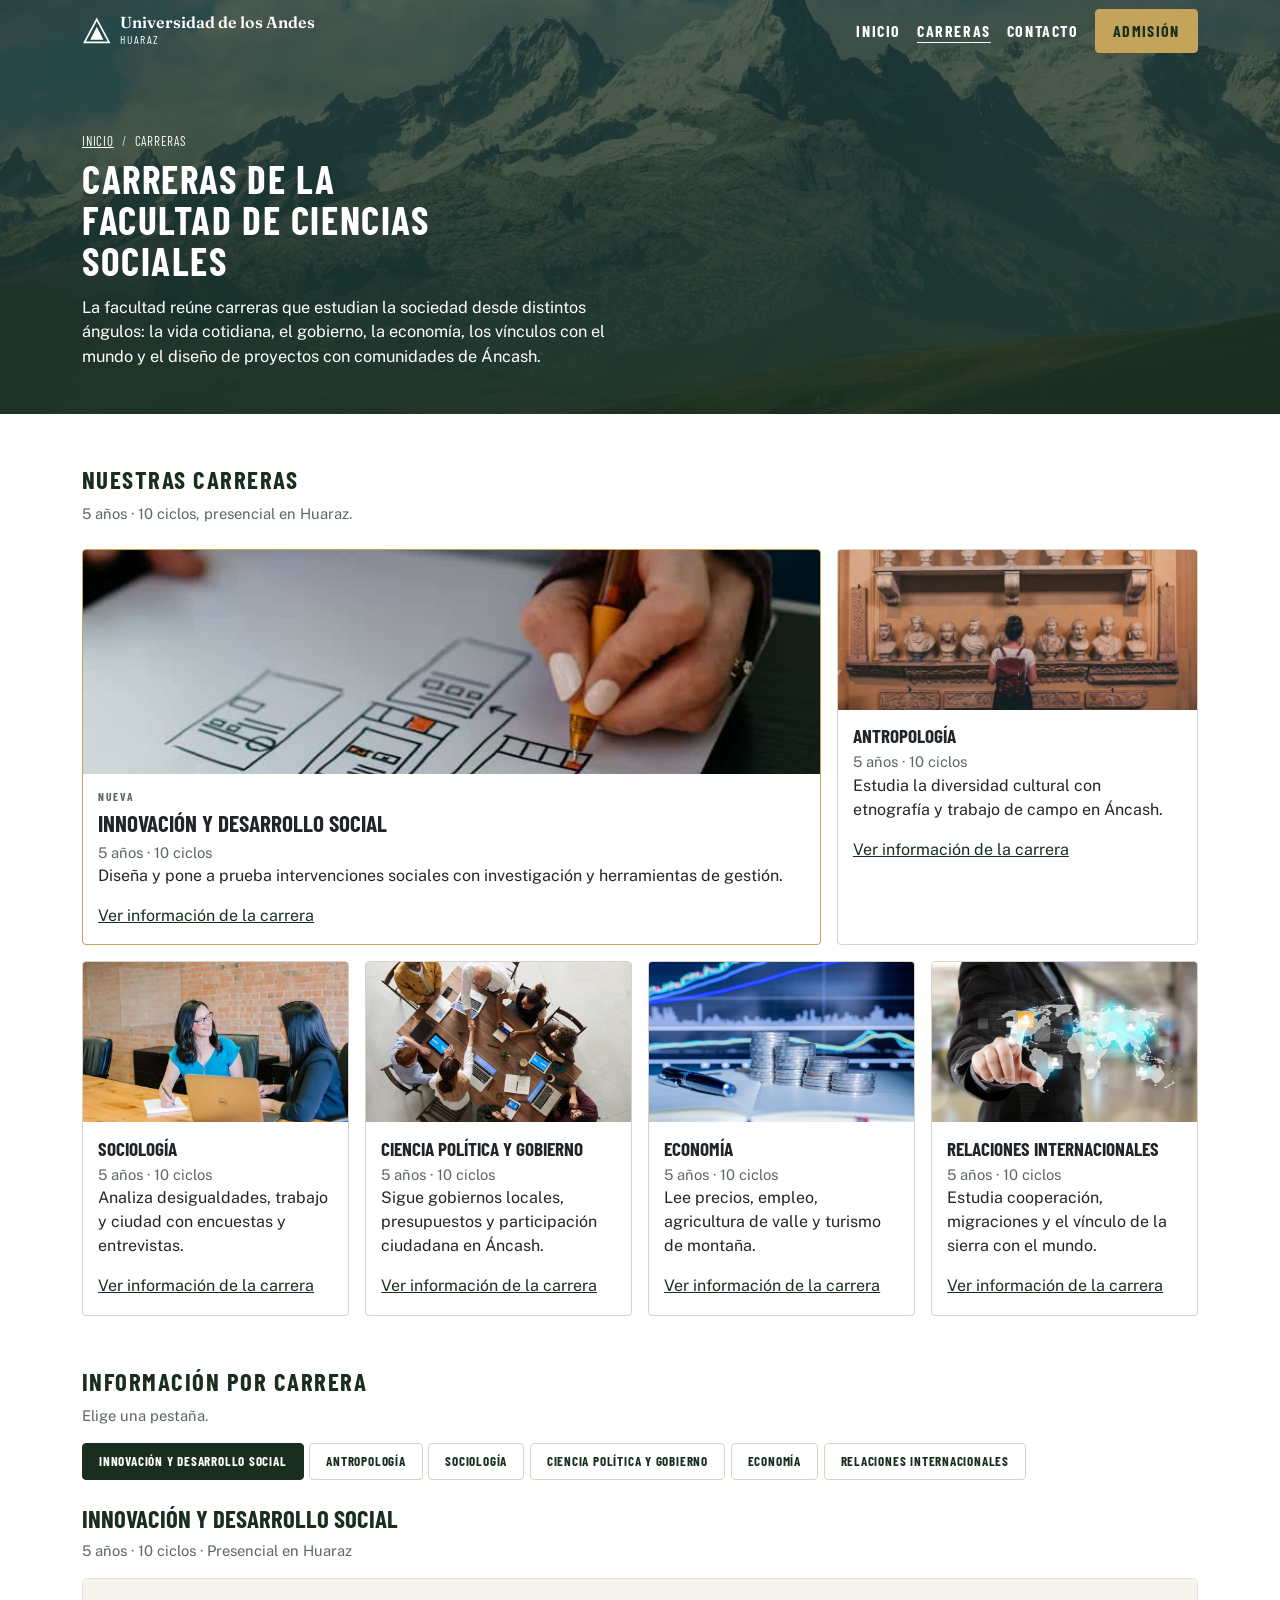
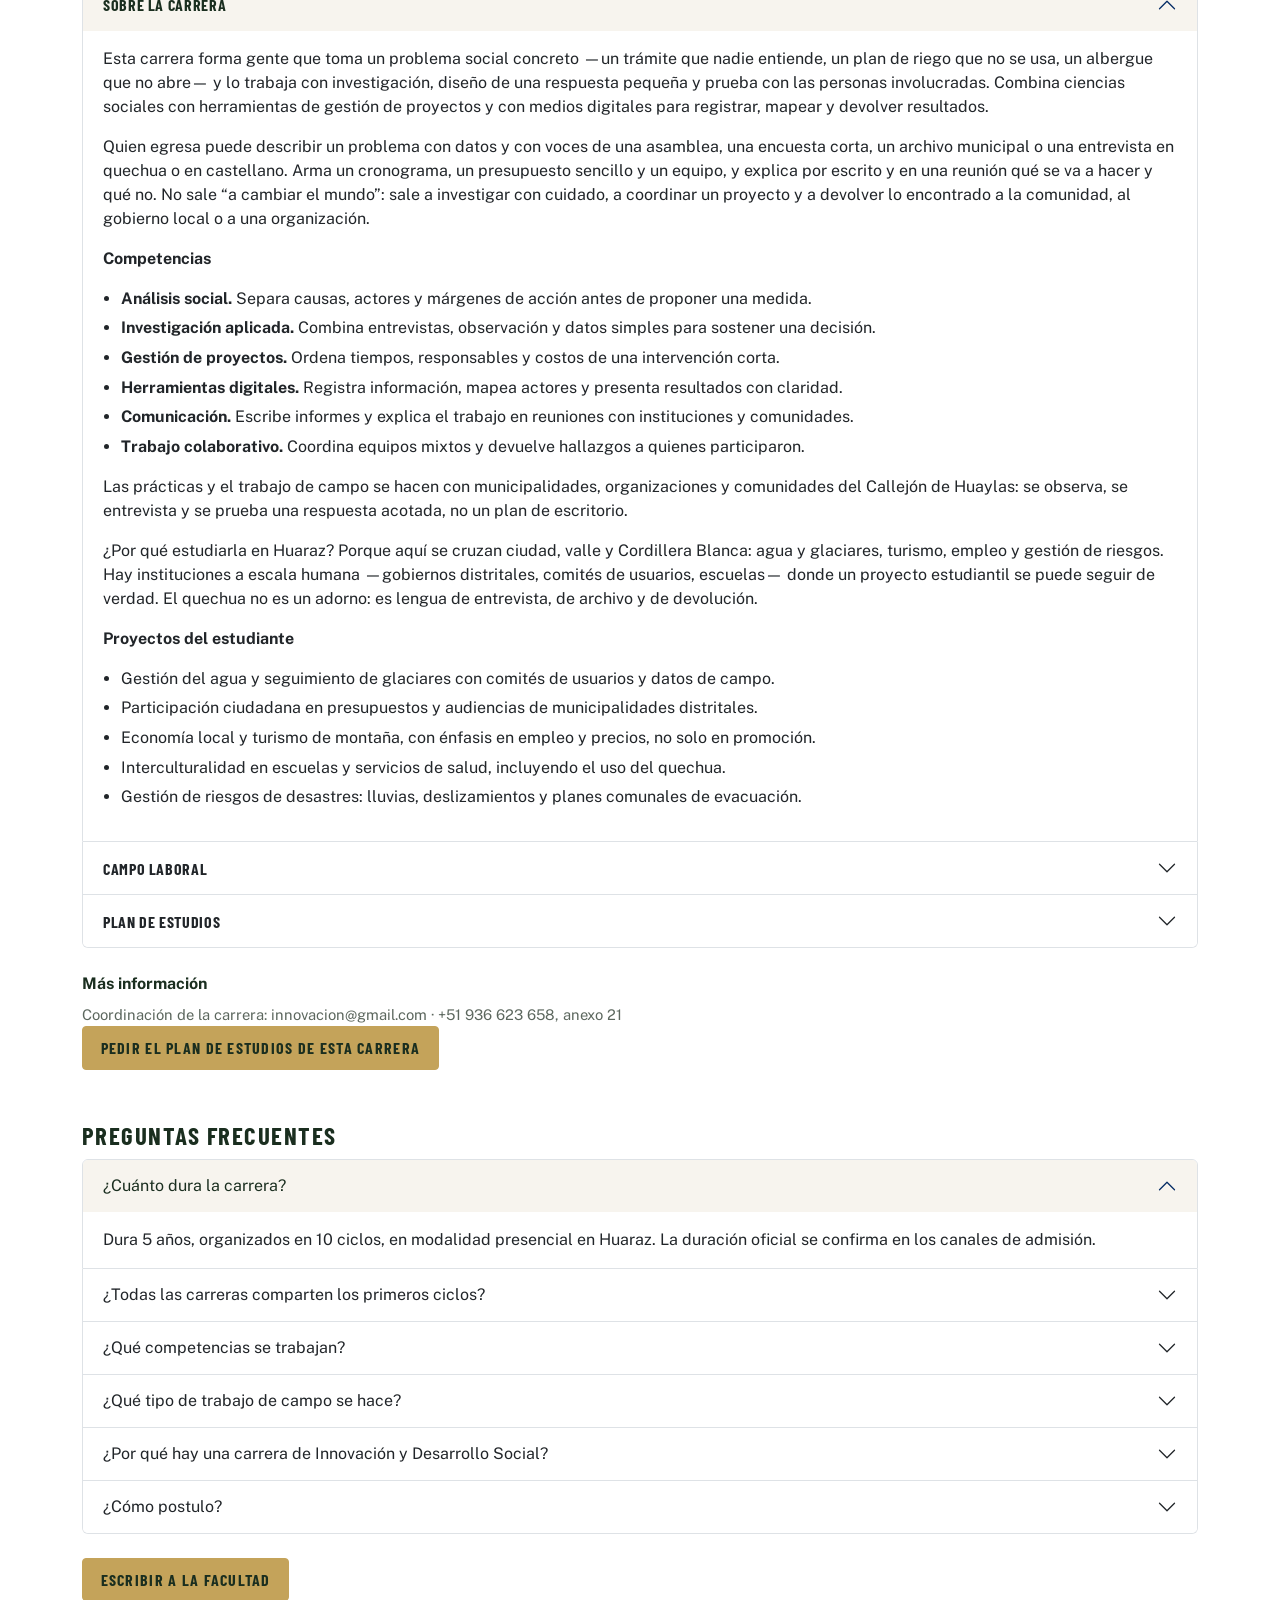
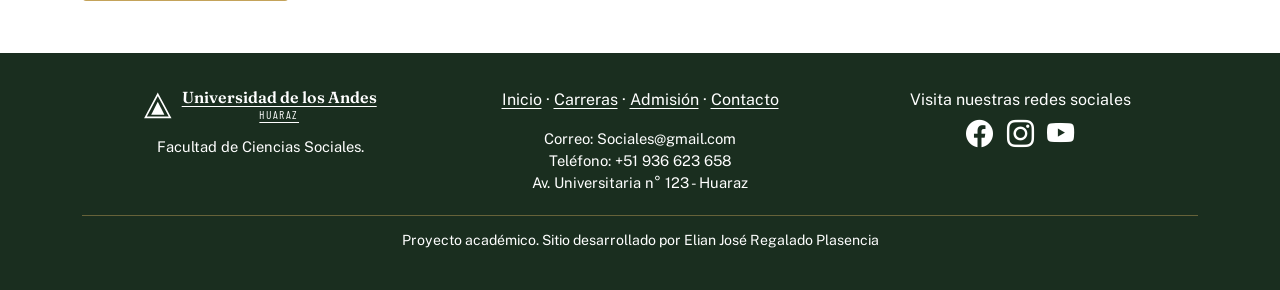
==== programa.html @ 66e41785 "Primer commit: subiendo proyecto web PA4" ====
<!DOCTYPE html>
<html lang="es">

<head>
  <meta charset="utf-8">
  <meta name="viewport" content="width=device-width, initial-scale=1">
  <title>Carreras de la Facultad de Ciencias Sociales | Universidad de los Andes - Huaraz</title>
  <meta name="description"
    content="Seis carreras de la Facultad de Ciencias Sociales en Huaraz: Antropología, Ciencia Política y Gobierno, Economía, Relaciones Internacionales, Sociología e Innovación y Desarrollo Social.">
  <link rel="icon" href="img/favicon.svg" type="image/svg+xml">
  <link rel="preconnect" href="https://fonts.googleapis.com">
  <link rel="preconnect" href="https://fonts.gstatic.com" crossorigin>
  <link
    href="https://fonts.googleapis.com/css2?family=Barlow+Condensed:wght@600;700&family=Fraunces:opsz,wght@9..144,600&family=Public+Sans:ital,wght@0,400;0,500;0,600;1,400&display=swap"
    rel="stylesheet">
  <link href="https://cdn.jsdelivr.net/npm/bootstrap@5.3.3/dist/css/bootstrap.min.css" rel="stylesheet">
  <link href="https://cdn.jsdelivr.net/npm/bootstrap-icons@1.11.3/font/bootstrap-icons.min.css" rel="stylesheet">
  <link href="css/styles.css" rel="stylesheet">
</head>

<body>
  <a class="saltar" href="#contenido">Saltar al contenido</a>
  <header>
    <nav class="navbar navbar-expand-lg navbar-dark barra" id="barra">
      <div class="container">
        <a class="navbar-brand marca" href="index.html">
          <svg class="marca-figura" viewBox="0 0 36 36" aria-hidden="true" focusable="false">
            <polygon points="18,4 33,32 3,32" fill="none" stroke="currentColor" stroke-width="2"></polygon>
            <polygon points="18,13 26,29 10,29" fill="currentColor"></polygon>
          </svg>
          <span>
            <span class="marca-nombre">Universidad de los Andes</span>
            <span class="marca-lugar">Huaraz</span>
          </span>
        </a>
        <button class="navbar-toggler" type="button" data-bs-toggle="collapse" data-bs-target="#menu"
          aria-controls="menu" aria-expanded="false" aria-label="Abrir o cerrar el menú">
          <span class="navbar-toggler-icon"></span>
        </button>
        <div class="collapse navbar-collapse" id="menu">
          <ul class="navbar-nav ms-auto align-items-lg-center">
            <li class="nav-item"><a class="nav-link" href="index.html">Inicio</a></li>
            <li class="nav-item"><a class="nav-link active" href="programa.html" aria-current="page">Carreras</a></li>
            <li class="nav-item"><a class="nav-link" href="contacto.html">Contacto</a></li>
            <li class="nav-item ms-lg-2 mt-2 mt-lg-0"><a class="btn btn-acento" href="index.html#admision">Admisión</a>
            </li>
          </ul>
        </div>
      </div>
    </nav>
  </header>
  <main id="contenido">
    <section class="hero corto" aria-label="Encabezado de carreras">
      <div class="hero-foto-caja">
        <img src="img/montana_nevada.jpg" width="1600" height="720" alt="Cordillera nevada sobre colinas verdes bajo un cielo con nubes" decoding="async" fetchpriority="high">
      </div>
      <div class="hero-capa">
        <div class="container">
          <nav aria-label="Migas de pan">
            <ol class="breadcrumb">
              <li class="breadcrumb-item"><a href="index.html">Inicio</a></li>
              <li class="breadcrumb-item active" aria-current="page">Carreras</li>
            </ol>
          </nav>
          <h1>Carreras de la Facultad de Ciencias Sociales</h1>
          <p class="hero-texto">La facultad reúne carreras que estudian la sociedad desde distintos ángulos: la vida
            cotidiana, el gobierno, la economía, los vínculos con el mundo y el diseño de proyectos con comunidades de
            Áncash.</p>
        </div>
      </div>
    </section>
    <section class="bloque">
      <div class="container">
        <h2>Nuestras carreras</h2>
        <p class="aviso-dato mb-4">5 años · 10 ciclos, presencial en Huaraz.</p>
        <div class="row g-3">
          <div class="col-12 col-md-8">
            <article class="card ficha dest h-100">
              <img src="img/innovacion_y_desarrollo_social.jpg" width="800" height="560" alt="Mano dibujando bocetos de pantallas en papel" decoding="async" loading="lazy">
              <div class="card-body">
                <span class="etiqueta">Nueva</span>
                <h3>Innovación y Desarrollo Social</h3>
                <p class="aviso-dato">5 años · 10 ciclos</p>
                <p>Diseña y pone a prueba intervenciones sociales con investigación y herramientas de gestión.</p>
                <a href="#carrera-innovacion">Ver información de la carrera</a>
              </div>
            </article>
          </div>
          <div class="col-12 col-md-4">
            <article class="card ficha h-100">
              <img src="img/antropologia.jpg" width="800" height="560" alt="Persona de espaldas observando una vitrina con bustos y esculturas antiguas" decoding="async" loading="lazy">
              <div class="card-body">
                <h3>Antropología</h3>
                <p class="aviso-dato">5 años · 10 ciclos</p>
                <p>Estudia la diversidad cultural con etnografía y trabajo de campo en Áncash.</p>
                <a href="#carrera-antropologia">Ver información de la carrera</a>
              </div>
            </article>
          </div>
          <div class="col-12 col-sm-6 col-lg-3">
            <article class="card ficha h-100">
              <img src="img/sociologia.jpg" width="800" height="560" alt="Dos mujeres conversan en una mesa de trabajo con una laptop y un cuaderno" decoding="async" loading="lazy">
              <div class="card-body">
                <h3>Sociología</h3>
                <p class="aviso-dato">5 años · 10 ciclos</p>
                <p>Analiza desigualdades, trabajo y ciudad con encuestas y entrevistas.</p>
                <a href="#carrera-sociologia">Ver información de la carrera</a>
              </div>
            </article>
          </div>
          <div class="col-12 col-sm-6 col-lg-3">
            <article class="card ficha h-100">
              <img src="img/ciencia_politica.jpg" width="800" height="560" alt="Vista desde arriba de un grupo reunido en una mesa con laptops, dos personas se dan la mano" decoding="async" loading="lazy">
              <div class="card-body">
                <h3>Ciencia Política y Gobierno</h3>
                <p class="aviso-dato">5 años · 10 ciclos</p>
                <p>Sigue gobiernos locales, presupuestos y participación ciudadana en Áncash.</p>
                <a href="#carrera-ciencia-politica">Ver información de la carrera</a>
              </div>
            </article>
          </div>
          <div class="col-12 col-sm-6 col-lg-3">
            <article class="card ficha h-100">
              <img src="img/economia.jpg" width="800" height="560" alt="Monedas apiladas sobre un cuaderno, con gráficos financieros al fondo" decoding="async" loading="lazy">
              <div class="card-body">
                <h3>Economía</h3>
                <p class="aviso-dato">5 años · 10 ciclos</p>
                <p>Lee precios, empleo, agricultura de valle y turismo de montaña.</p>
                <a href="#carrera-economia">Ver información de la carrera</a>
              </div>
            </article>
          </div>
          <div class="col-12 col-sm-6 col-lg-3">
            <article class="card ficha h-100">
              <img src="img/relaciones_internacionales.jpg" width="800" height="560" alt="Persona señalando un mapamundi digital luminoso" decoding="async" loading="lazy">
              <div class="card-body">
                <h3>Relaciones Internacionales</h3>
                <p class="aviso-dato">5 años · 10 ciclos</p>
                <p>Estudia cooperación, migraciones y el vínculo de la sierra con el mundo.</p>
                <a href="#carrera-relaciones-internacionales">Ver información de la carrera</a>
              </div>
            </article>
          </div>
        </div>
      </div>
    </section>
    <section class="bloque pt-0" id="carrera">
      <div class="container">
        <h2>Información por carrera</h2>
        <p class="aviso-dato mb-3">Elige una pestaña.</p>
        <ul class="nav nav-pills pestanias flex-wrap mb-4" id="pestanias-carreras" role="tablist">
          <li class="nav-item" role="presentation">
            <button class="nav-link active" id="tab-innovacion" data-bs-toggle="tab"
              data-bs-target="#carrera-innovacion" type="button" role="tab" aria-controls="carrera-innovacion"
              aria-selected="true">Innovación y Desarrollo Social</button>
          </li>
          <li class="nav-item" role="presentation">
            <button class="nav-link" id="tab-antropologia" data-bs-toggle="tab" data-bs-target="#carrera-antropologia"
              type="button" role="tab" aria-controls="carrera-antropologia" aria-selected="false">Antropología</button>
          </li>
          <li class="nav-item" role="presentation">
            <button class="nav-link" id="tab-sociologia" data-bs-toggle="tab" data-bs-target="#carrera-sociologia"
              type="button" role="tab" aria-controls="carrera-sociologia" aria-selected="false">Sociología</button>
          </li>
          <li class="nav-item" role="presentation">
            <button class="nav-link" id="tab-ciencia-politica" data-bs-toggle="tab"
              data-bs-target="#carrera-ciencia-politica" type="button" role="tab"
              aria-controls="carrera-ciencia-politica" aria-selected="false">Ciencia Política y Gobierno</button>
          </li>
          <li class="nav-item" role="presentation">
            <button class="nav-link" id="tab-economia" data-bs-toggle="tab" data-bs-target="#carrera-economia"
              type="button" role="tab" aria-controls="carrera-economia" aria-selected="false">Economía</button>
          </li>
          <li class="nav-item" role="presentation">
            <button class="nav-link" id="tab-relaciones" data-bs-toggle="tab"
              data-bs-target="#carrera-relaciones-internacionales" type="button" role="tab"
              aria-controls="carrera-relaciones-internacionales" aria-selected="false">Relaciones
              Internacionales</button>
          </li>
        </ul>
        <div class="tab-content" id="contenido-carreras">
          <div class="tab-pane fade show active panel-carrera" id="carrera-innovacion" role="tabpanel"
            aria-labelledby="tab-innovacion" tabindex="0">
            <h3>Innovación y Desarrollo Social</h3>
            <p class="aviso-dato mb-3">5 años · 10 ciclos · Presencial en Huaraz</p>
            <div class="accordion" id="acc-innovacion">
              <div class="accordion-item">
                <h4 class="accordion-header">
                  <button class="accordion-button" type="button" data-bs-toggle="collapse" data-bs-target="#inn-sobre"
                    aria-expanded="true" aria-controls="inn-sobre">Sobre la carrera</button>
                </h4>
                <div id="inn-sobre" class="accordion-collapse collapse show" data-bs-parent="#acc-innovacion">
                  <div class="accordion-body">
                    <p>Esta carrera forma gente que toma un problema social concreto —un trámite que nadie entiende, un
                      plan de riego que no se usa, un albergue que no abre— y lo trabaja con investigación, diseño de
                      una respuesta pequeña y prueba con las personas involucradas. Combina ciencias sociales con
                      herramientas de gestión de proyectos y con medios digitales para registrar, mapear y devolver
                      resultados.</p>
                    <p>Quien egresa puede describir un problema con datos y con voces de una asamblea, una encuesta
                      corta, un archivo municipal o una entrevista en quechua o en castellano. Arma un cronograma, un
                      presupuesto sencillo y un equipo, y explica por escrito y en una reunión qué se va a hacer y qué
                      no. No sale “a cambiar el mundo”: sale a investigar con cuidado, a coordinar un proyecto y a
                      devolver lo encontrado a la comunidad, al gobierno local o a una organización.</p>
                    <p><strong>Competencias</strong></p>
                    <ul class="lista-proyectos">
                      <li><strong>Análisis social.</strong> Separa causas, actores y márgenes de acción antes de
                        proponer una medida.</li>
                      <li><strong>Investigación aplicada.</strong> Combina entrevistas, observación y datos simples para
                        sostener una decisión.</li>
                      <li><strong>Gestión de proyectos.</strong> Ordena tiempos, responsables y costos de una
                        intervención corta.</li>
                      <li><strong>Herramientas digitales.</strong> Registra información, mapea actores y presenta
                        resultados con claridad.</li>
                      <li><strong>Comunicación.</strong> Escribe informes y explica el trabajo en reuniones con
                        instituciones y comunidades.</li>
                      <li><strong>Trabajo colaborativo.</strong> Coordina equipos mixtos y devuelve hallazgos a quienes
                        participaron.</li>
                    </ul>
                    <p>Las prácticas y el trabajo de campo se hacen con municipalidades, organizaciones y comunidades
                      del Callejón de Huaylas: se observa, se entrevista y se prueba una respuesta acotada, no un plan
                      de escritorio.</p>
                    <p>¿Por qué estudiarla en Huaraz? Porque aquí se cruzan ciudad, valle y Cordillera Blanca: agua y
                      glaciares, turismo, empleo y gestión de riesgos. Hay instituciones a escala humana —gobiernos
                      distritales, comités de usuarios, escuelas— donde un proyecto estudiantil se puede seguir de
                      verdad. El quechua no es un adorno: es lengua de entrevista, de archivo y de devolución.</p>
                    <p><strong>Proyectos del estudiante</strong></p>
                    <ul class="lista-proyectos">
                      <li>Gestión del agua y seguimiento de glaciares con comités de usuarios y datos de campo.</li>
                      <li>Participación ciudadana en presupuestos y audiencias de municipalidades distritales.</li>
                      <li>Economía local y turismo de montaña, con énfasis en empleo y precios, no solo en promoción.
                      </li>
                      <li>Interculturalidad en escuelas y servicios de salud, incluyendo el uso del quechua.</li>
                      <li>Gestión de riesgos de desastres: lluvias, deslizamientos y planes comunales de evacuación.
                      </li>
                    </ul>
                  </div>
                </div>
              </div>
              <div class="accordion-item">
                <h4 class="accordion-header">
                  <button class="accordion-button collapsed" type="button" data-bs-toggle="collapse"
                    data-bs-target="#inn-laboral" aria-expanded="false" aria-controls="inn-laboral">Campo
                    laboral</button>
                </h4>
                <div id="inn-laboral" class="accordion-collapse collapse" data-bs-parent="#acc-innovacion">
                  <div class="accordion-body">
                    <ul class="lista-proyectos mb-0">
                      <li>Gobiernos regionales y municipales de Áncash, en oficinas de desarrollo social y de proyectos.
                      </li>
                      <li>Organizaciones no gubernamentales que ejecutan programas locales con comunidades.</li>
                      <li>Centros de investigación y consultoras que evalúan intervenciones y escriben informes.</li>
                      <li>Medios locales que cubren políticas públicas, territorio y vida cotidiana.</li>
                      <li>Equipos de gestión de riesgos, agua o turismo en instituciones públicas y mixtas.</li>
                    </ul>
                  </div>
                </div>
              </div>
              <div class="accordion-item">
                <h4 class="accordion-header">
                  <button class="accordion-button collapsed" type="button" data-bs-toggle="collapse"
                    data-bs-target="#inn-plan" aria-expanded="false" aria-controls="inn-plan">Plan de estudios</button>
                </h4>
                <div id="inn-plan" class="accordion-collapse collapse" data-bs-parent="#acc-innovacion">
                  <div class="accordion-body">
                    <p class="aviso-dato mb-2">Los ciclos I a IV son de
                      formación común de la facultad.</p>
                    <div class="table-responsive">
                      <table class="table">
                        <caption>Cursos por ciclo · Innovación y Desarrollo Social</caption>
                        <thead>
                          <tr>
                            <th scope="col">Ciclo</th>
                            <th scope="col">Cursos</th>
                          </tr>
                        </thead>
                        <tbody>
                          <tr>
                            <th scope="row">I</th>
                            <td>Introducción a las Ciencias Sociales; Comunicación oral y escrita; Territorio andino y
                              sociedad; Taller de lectura académica</td>
                          </tr>
                          <tr>
                            <th scope="row">II</th>
                            <td>Investigación Social I; Estadística descriptiva; Historia social del Perú; Quechua I
                              para ciencias sociales</td>
                          </tr>
                          <tr>
                            <th scope="row">III</th>
                            <td>Tecnología y Sociedad; Teoría social; Economía de la región; Métodos cualitativos</td>
                          </tr>
                          <tr>
                            <th scope="row">IV</th>
                            <td>Estadística inferencial; Políticas públicas locales; Comunicación comunitaria; Electivo
                              de facultad</td>
                          </tr>
                          <tr>
                            <th scope="row">V</th>
                            <td>Innovación Social; Gestión de Proyectos I; Investigación Social II; Práctica de campo
                            </td>
                          </tr>
                          <tr>
                            <th scope="row">VI</th>
                            <td>Gestión de Proyectos II; Sistemas de información social; Diseño de intervenciones;
                              Electivo de carrera</td>
                          </tr>
                          <tr>
                            <th scope="row">VII</th>
                            <td>Evaluación de programas sociales; Taller de prototipos; Seminario de desarrollo
                              territorial; Comunicación de resultados</td>
                          </tr>
                          <tr>
                            <th scope="row">VIII</th>
                            <td>Laboratorio de intervenciones; Gestión de equipos; Ética del trabajo aplicado; Electivo
                            </td>
                          </tr>
                          <tr>
                            <th scope="row">IX</th>
                            <td>Seminario de tesis I; Práctica preprofesional I; Taller de proyecto aplicado; Métodos de
                              evaluación</td>
                          </tr>
                          <tr>
                            <th scope="row">X</th>
                            <td>Seminario de tesis II; Práctica preprofesional II; Proyecto Final; Devolución a la
                              comunidad</td>
                          </tr>
                        </tbody>
                      </table>
                    </div>
                  </div>
                </div>
              </div>
            </div>
            <div class="mt-4">
              <p class="mb-2"><strong>Más información</strong></p>
              <p class="aviso-dato">Coordinación de la carrera: innovacion@gmail.com · +51 936 623 658, anexo 21</p>
              <a class="btn btn-acento" href="contacto.html?carrera=innovacion">Pedir el plan de estudios de esta
                carrera</a>
            </div>
          </div>
          <div class="tab-pane fade panel-carrera" id="carrera-antropologia" role="tabpanel"
            aria-labelledby="tab-antropologia" tabindex="0">
            <h3>Antropología</h3>
            <p class="aviso-dato mb-3">5 años · 10 ciclos · Presencial en Huaraz</p>
            <div class="accordion" id="acc-antropologia">
              <div class="accordion-item">
                <h4 class="accordion-header">
                  <button class="accordion-button" type="button" data-bs-toggle="collapse" data-bs-target="#ant-sobre"
                    aria-expanded="true" aria-controls="ant-sobre">Sobre la carrera</button>
                </h4>
                <div id="ant-sobre" class="accordion-collapse collapse show" data-bs-parent="#acc-antropologia">
                  <div class="accordion-body">
                    <p>La Antropología se ocupa de cómo las personas organizan el parentesco, el ritual, la memoria y el
                      trabajo cotidiano, en caseríos de altura, anexos del valle y barrios de Huaraz. El oficio central
                      es la etnografía: convivir un tiempo, observar, preguntar y escribir lo visto con cuidado, en
                      quechua o en castellano según hable cada casa.</p>
                    <p>Quien egresa puede armar un cuaderno de campo, una genealogía y un relato claro de un conflicto
                      por tierras, una fiesta patronal o un trámite de patrimonio. Distingue lo que la gente dice de lo
                      que hace, devuelve el texto a quienes participaron y no confunde un pueblo con un paisaje.</p>
                    <p><strong>Competencias</strong></p>
                    <ul class="lista-proyectos">
                      <li><strong>Etnografía.</strong> Observa, pregunta y registra la vida diaria sin adelantar
                        conclusiones.</li>
                      <li><strong>Lengua de campo.</strong> Entrevista y devuelve resultados en quechua o en castellano,
                        según el caso.</li>
                      <li><strong>Lectura de conflictos.</strong> Sigue disputas por agua, minas, tierras o turismo sin
                        reducirlas a un solo bando.</li>
                      <li><strong>Archivo y oralidad.</strong> Cruza actas, fotos, cantos y recuerdos para reconstruir
                        una historia local.</li>
                      <li><strong>Escritura etnográfica.</strong> Describe escenas concretas: una asamblea, un velorio,
                        una faena, un mercado.</li>
                      <li><strong>Devolución.</strong> Entrega lo escrito a la comunidad o a la institución que abrió la
                        puerta.</li>
                    </ul>
                    <p>Las prácticas se hacen en comunidades del Callejón de Huaylas y en barrios de Huaraz: se pide
                      permiso, se convive por periodos cortos y se entrega un informe a quienes recibieron al o a la
                      estudiante.</p>
                    <p>¿Por qué estudiarla en Huaraz? Porque a pocas horas hay anexos de altura, pueblos de valle y una
                      ciudad que crece sobre andenes y huaycos. El patrimonio no es solo ruina: es fiesta, idioma y
                      reclamo. Estudiar aquí permite volver al mismo lugar en varios ciclos y ver cómo cambia un
                      conflicto, no solo fotografiarlo una vez.</p>
                  </div>
                </div>
              </div>
              <div class="accordion-item">
                <h4 class="accordion-header">
                  <button class="accordion-button collapsed" type="button" data-bs-toggle="collapse"
                    data-bs-target="#ant-laboral" aria-expanded="false" aria-controls="ant-laboral">Campo
                    laboral</button>
                </h4>
                <div id="ant-laboral" class="accordion-collapse collapse" data-bs-parent="#acc-antropologia">
                  <div class="accordion-body">
                    <ul class="lista-proyectos mb-0">
                      <li>Direcciones de cultura y de patrimonio de gobiernos regionales y municipales.</li>
                      <li>Proyectos de consulta previa y de conflictos por agua, minas o turismo, en equipos mixtos.
                      </li>
                      <li>Museos, archivos parroquiales y centros de documentación local.</li>
                      <li>Organizaciones que trabajan lengua, educación intercultural y salud comunitaria.</li>
                      <li>Investigación independiente, consultoría etnográfica y medios que cubren fiesta y territorio.
                      </li>
                    </ul>
                  </div>
                </div>
              </div>
              <div class="accordion-item">
                <h4 class="accordion-header">
                  <button class="accordion-button collapsed" type="button" data-bs-toggle="collapse"
                    data-bs-target="#ant-plan" aria-expanded="false" aria-controls="ant-plan">Plan de estudios</button>
                </h4>
                <div id="ant-plan" class="accordion-collapse collapse" data-bs-parent="#acc-antropologia">
                  <div class="accordion-body">
                    <p class="aviso-dato mb-2">Los ciclos I a IV son de
                      formación común de la facultad.</p>
                    <div class="table-responsive">
                      <table class="table">
                        <caption>Cursos por ciclo · Antropología</caption>
                        <thead>
                          <tr>
                            <th scope="col">Ciclo</th>
                            <th scope="col">Cursos</th>
                          </tr>
                        </thead>
                        <tbody>
                          <tr>
                            <th scope="row">I</th>
                            <td>Introducción a las Ciencias Sociales; Comunicación oral y escrita; Territorio andino y
                              sociedad; Taller de lectura académica</td>
                          </tr>
                          <tr>
                            <th scope="row">II</th>
                            <td>Investigación Social I; Estadística descriptiva; Historia social del Perú; Quechua I
                              para ciencias sociales</td>
                          </tr>
                          <tr>
                            <th scope="row">III</th>
                            <td>Tecnología y Sociedad; Teoría social; Economía de la región; Métodos cualitativos</td>
                          </tr>
                          <tr>
                            <th scope="row">IV</th>
                            <td>Estadística inferencial; Políticas públicas locales; Comunicación comunitaria; Electivo
                              de facultad</td>
                          </tr>
                          <tr>
                            <th scope="row">V</th>
                            <td>Etnografía I; Parentesco y organización social; Quechua II para trabajo de campo;
                              Práctica etnográfica</td>
                          </tr>
                          <tr>
                            <th scope="row">VI</th>
                            <td>Ritual, fiesta y memoria; Patrimonio cultural andino; Métodos visuales; Electivo de
                              carrera</td>
                          </tr>
                          <tr>
                            <th scope="row">VII</th>
                            <td>Conflictos socioambientales; Antropología de la montaña; Archivo y oralidad; Seminario
                              de lectura etnográfica</td>
                          </tr>
                          <tr>
                            <th scope="row">VIII</th>
                            <td>Antropología aplicada; Territorio y comunidades; Ética de la investigación en campo;
                              Electivo</td>
                          </tr>
                          <tr>
                            <th scope="row">IX</th>
                            <td>Seminario de tesis I; Práctica preprofesional I; Taller de escritura etnográfica;
                              Quechua III (entrevista y devolución)</td>
                          </tr>
                          <tr>
                            <th scope="row">X</th>
                            <td>Seminario de tesis II; Práctica preprofesional II; Tesis o proyecto etnográfico;
                              Devolución a la comunidad</td>
                          </tr>
                        </tbody>
                      </table>
                    </div>
                  </div>
                </div>
              </div>
            </div>
            <div class="mt-4">
              <p class="mb-2"><strong>Más información</strong></p>
              <p class="aviso-dato">Coordinación de la carrera: antropologia@example.com · +51 936 623 658, anexo 31</p>
              <a class="btn btn-acento" href="contacto.html?carrera=antropologia">Pedir el plan de estudios de esta
                carrera</a>
            </div>
          </div>
          <div class="tab-pane fade panel-carrera" id="carrera-sociologia" role="tabpanel"
            aria-labelledby="tab-sociologia" tabindex="0">
            <h3>Sociología</h3>
            <p class="aviso-dato mb-3">5 años · 10 ciclos · Presencial en Huaraz</p>
            <div class="accordion" id="acc-sociologia">
              <div class="accordion-item">
                <h4 class="accordion-header">
                  <button class="accordion-button" type="button" data-bs-toggle="collapse" data-bs-target="#soc-sobre"
                    aria-expanded="true" aria-controls="soc-sobre">Sobre la carrera</button>
                </h4>
                <div id="soc-sobre" class="accordion-collapse collapse show" data-bs-parent="#acc-sociologia">
                  <div class="accordion-body">
                    <p>La Sociología pregunta quién manda, quién trabaja, quién estudia y quién se queda sin lote cuando
                      Huaraz crece. Mira desigualdades de clase, género y origen, la escuela, el empleo y la familia,
                      con encuestas, entrevistas y datos del municipio, no con opiniones sueltas.</p>
                    <p>Quien egresa puede diseñar un cuestionario corto, leer una tabla y escribir un informe que una
                      oficina municipal o un colegio pueda usar. Sabe cuándo hace falta contar y cuándo hace falta
                      sentarse a conversar, y no presenta a “los jóvenes” o “los migrantes” como un bloque único.</p>
                    <p><strong>Competencias</strong></p>
                    <ul class="lista-proyectos">
                      <li><strong>Encuesta.</strong> Diseña preguntas, cuida la muestra y lee porcentajes sin inflarlos.
                      </li>
                      <li><strong>Entrevista.</strong> Conversa con docentes, comerciantes, madres y obreros sin
                        ponerles palabras en la boca.</li>
                      <li><strong>Desigualdad.</strong> Distingue brechas de ingreso, de escuela y de barrio en la
                        ciudad y en el valle.</li>
                      <li><strong>Ciudad.</strong> Sigue el crecimiento de Huaraz: lotes, transporte, cerros y
                        servicios.</li>
                      <li><strong>Informe social.</strong> Entrega un texto breve que una institución puede discutir en
                        reunión.</li>
                      <li><strong>Datos locales.</strong> Cruza padrones, censos escolares y actas municipales con lo
                        oído en campo.</li>
                    </ul>
                    <p>Las prácticas se hacen en colegios, mercados, juntas vecinales y oficinas municipales de Huaraz y
                      de distritos cercanos: se aplica una encuesta corta o un set de entrevistas y se entrega el
                      resultado a quien abrió el espacio.</p>
                    <p>¿Por qué estudiarla en Huaraz? Porque la ciudad crece rápido entre el valle y la cordillera:
                      llega gente de otros distritos, sube el precio del lote y cambian los colegios. Aquí se puede
                      caminar un barrio, volver al semestre siguiente y medir si el agua llegó o no, sin diluir el
                      problema en una estadística nacional.</p>
                  </div>
                </div>
              </div>
              <div class="accordion-item">
                <h4 class="accordion-header">
                  <button class="accordion-button collapsed" type="button" data-bs-toggle="collapse"
                    data-bs-target="#soc-laboral" aria-expanded="false" aria-controls="soc-laboral">Campo
                    laboral</button>
                </h4>
                <div id="soc-laboral" class="accordion-collapse collapse" data-bs-parent="#acc-sociologia">
                  <div class="accordion-body">
                    <ul class="lista-proyectos mb-0">
                      <li>Oficinas municipales de desarrollo social, educación y vivienda.</li>
                      <li>Unidades de estadística y de planificación de gobiernos regionales y locales.</li>
                      <li>Colegios, UGEL y programas educativos que necesitan diagnóstico de matrícula y deserción.</li>
                      <li>Organizaciones que trabajan empleo, juventud o prevención de violencia, con informes de campo.
                      </li>
                      <li>Consultoras y medios locales que cubren ciudad, trabajo y servicios públicos.</li>
                    </ul>
                  </div>
                </div>
              </div>
              <div class="accordion-item">
                <h4 class="accordion-header">
                  <button class="accordion-button collapsed" type="button" data-bs-toggle="collapse"
                    data-bs-target="#soc-plan" aria-expanded="false" aria-controls="soc-plan">Plan de estudios</button>
                </h4>
                <div id="soc-plan" class="accordion-collapse collapse" data-bs-parent="#acc-sociologia">
                  <div class="accordion-body">
                    <p class="aviso-dato mb-2">Los ciclos I a IV son de
                      formación común de la facultad.</p>
                    <div class="table-responsive">
                      <table class="table">
                        <caption>Cursos por ciclo · Sociología</caption>
                        <thead>
                          <tr>
                            <th scope="col">Ciclo</th>
                            <th scope="col">Cursos</th>
                          </tr>
                        </thead>
                        <tbody>
                          <tr>
                            <th scope="row">I</th>
                            <td>Introducción a las Ciencias Sociales; Comunicación oral y escrita; Territorio andino y
                              sociedad; Taller de lectura académica</td>
                          </tr>
                          <tr>
                            <th scope="row">II</th>
                            <td>Investigación Social I; Estadística descriptiva; Historia social del Perú; Quechua I
                              para ciencias sociales</td>
                          </tr>
                          <tr>
                            <th scope="row">III</th>
                            <td>Tecnología y Sociedad; Teoría social; Economía de la región; Métodos cualitativos</td>
                          </tr>
                          <tr>
                            <th scope="row">IV</th>
                            <td>Estadística inferencial; Políticas públicas locales; Comunicación comunitaria; Electivo
                              de facultad</td>
                          </tr>
                          <tr>
                            <th scope="row">V</th>
                            <td>Estructura social y desigualdad; Sociología del trabajo; Encuesta social I; Práctica de
                              campo urbano</td>
                          </tr>
                          <tr>
                            <th scope="row">VI</th>
                            <td>Educación y movilidad; Familia y géneros; Entrevista y grupos; Electivo de carrera</td>
                          </tr>
                          <tr>
                            <th scope="row">VII</th>
                            <td>Sociología urbana de Huaraz; Migración y ciudad; Análisis de datos sociales; Seminario
                              de teoría contemporánea</td>
                          </tr>
                          <tr>
                            <th scope="row">VIII</th>
                            <td>Políticas sociales; Sociología de la vivienda; Taller de informe sociológico; Electivo
                            </td>
                          </tr>
                          <tr>
                            <th scope="row">IX</th>
                            <td>Seminario de tesis I; Práctica preprofesional I; Encuesta social II; Ética de la
                              investigación sociológica</td>
                          </tr>
                          <tr>
                            <th scope="row">X</th>
                            <td>Seminario de tesis II; Práctica preprofesional II; Tesis o proyecto sociológico;
                              Devolución de resultados</td>
                          </tr>
                        </tbody>
                      </table>
                    </div>
                  </div>
                </div>
              </div>
            </div>
            <div class="mt-4">
              <p class="mb-2"><strong>Más información</strong></p>
              <p class="aviso-dato">Coordinación de la carrera: sociologia@example.com · +51 936 623 658, anexo 32</p>
              <a class="btn btn-acento" href="contacto.html?carrera=sociologia">Pedir el plan de estudios de esta
                carrera</a>
            </div>
          </div>
          <div class="tab-pane fade panel-carrera" id="carrera-ciencia-politica" role="tabpanel"
            aria-labelledby="tab-ciencia-politica" tabindex="0">
            <h3>Ciencia Política y Gobierno</h3>
            <p class="aviso-dato mb-3">5 años · 10 ciclos · Presencial en Huaraz</p>
            <div class="accordion" id="acc-politica">
              <div class="accordion-item">
                <h4 class="accordion-header">
                  <button class="accordion-button" type="button" data-bs-toggle="collapse" data-bs-target="#pol-sobre"
                    aria-expanded="true" aria-controls="pol-sobre">Sobre la carrera</button>
                </h4>
                <div id="pol-sobre" class="accordion-collapse collapse show" data-bs-parent="#acc-politica">
                  <div class="accordion-body">
                    <p>La carrera sigue cómo se toma una decisión pública en Áncash: quién arma el presupuesto de un
                      distrito, quién habla en una audiencia, qué hace un partido entre elecciones y cómo llega —o no
                      llega— un acuerdo de consejo municipal. El objeto de estudio es el gobierno cercano: regional,
                      provincial y distrital, no un esquema abstracto de “el Estado”.</p>
                    <p>Quien egresa puede leer una ordenanza, un acta de consejo y un padrón de participantes de
                      presupuesto participativo. Prepara una nota breve para una gerencia, observa una asamblea sin
                      tomar partido en voz alta y explica por escrito qué se votó, qué quedó pendiente y quién quedó
                      fuera de la sala.</p>
                    <p><strong>Competencias</strong></p>
                    <ul class="lista-proyectos">
                      <li><strong>Lectura institucional.</strong> Distingue gerencias, consejos, comités y lo que cada
                        uno puede decidir.</li>
                      <li><strong>Presupuesto local.</strong> Sigue una partida desde el taller vecinal hasta el voto
                        del concejo.</li>
                      <li><strong>Participación.</strong> Observa audiencias y asambleas y registra quién habla y quién
                        no entra.</li>
                      <li><strong>Partidos y listas.</strong> Describe cómo se arman candidaturas distritales sin
                        reducirlas a un eslogan.</li>
                      <li><strong>Nota de políticas.</strong> Escribe un texto corto que una oficina municipal pueda
                        discutir en reunión.</li>
                      <li><strong>Observación de gobierno.</strong> Asiste a sesiones públicas y entrega un informe de
                        lo ocurrido.</li>
                    </ul>
                    <p>Las prácticas se hacen en municipalidades distritales y provinciales del Callejón de Huaylas, en
                      oficinas de participación y en sesiones de consejo abiertas al público: se observa, se lee el
                      expediente y se entrega una nota a la oficina que recibió al o a la estudiante.</p>
                    <p>¿Por qué estudiarla en Huaraz? Porque aquí el gobierno cabe en una sala: un distrito de pocos
                      miles de personas, un presupuesto que se discute en voz alta y un consejo que se puede seguir
                      ciclo a ciclo. No hace falta imaginarse “la política”: se puede sentar en la última fila y ver
                      quién pide la palabra.</p>
                  </div>
                </div>
              </div>
              <div class="accordion-item">
                <h4 class="accordion-header">
                  <button class="accordion-button collapsed" type="button" data-bs-toggle="collapse"
                    data-bs-target="#pol-laboral" aria-expanded="false" aria-controls="pol-laboral">Campo
                    laboral</button>
                </h4>
                <div id="pol-laboral" class="accordion-collapse collapse" data-bs-parent="#acc-politica">
                  <div class="accordion-body">
                    <ul class="lista-proyectos mb-0">
                      <li>Gerencias de desarrollo social, de participación y de planeamiento en gobiernos locales y
                        regionales.</li>
                      <li>Oficinas de presupuesto participativo y de audiencias públicas.</li>
                      <li>Equipos de asesoría de concejos municipales y de despachos regionales.</li>
                      <li>Organizaciones que acompañan vigilancia ciudadana y acceso a información pública.</li>
                      <li>Medios locales que cubren sesiones de consejo, elecciones distritales y conflictos de
                        competencias.</li>
                    </ul>
                  </div>
                </div>
              </div>
              <div class="accordion-item">
                <h4 class="accordion-header">
                  <button class="accordion-button collapsed" type="button" data-bs-toggle="collapse"
                    data-bs-target="#pol-plan" aria-expanded="false" aria-controls="pol-plan">Plan de estudios</button>
                </h4>
                <div id="pol-plan" class="accordion-collapse collapse" data-bs-parent="#acc-politica">
                  <div class="accordion-body">
                    <p class="aviso-dato mb-2">Los ciclos I a IV son de
                      formación común de la facultad.</p>
                    <div class="table-responsive">
                      <table class="table">
                        <caption>Cursos por ciclo · Ciencia Política y Gobierno</caption>
                        <thead>
                          <tr>
                            <th scope="col">Ciclo</th>
                            <th scope="col">Cursos</th>
                          </tr>
                        </thead>
                        <tbody>
                          <tr>
                            <th scope="row">I</th>
                            <td>Introducción a las Ciencias Sociales; Comunicación oral y escrita; Territorio andino y
                              sociedad; Taller de lectura académica</td>
                          </tr>
                          <tr>
                            <th scope="row">II</th>
                            <td>Investigación Social I; Estadística descriptiva; Historia social del Perú; Quechua I
                              para ciencias sociales</td>
                          </tr>
                          <tr>
                            <th scope="row">III</th>
                            <td>Tecnología y Sociedad; Teoría social; Economía de la región; Métodos cualitativos</td>
                          </tr>
                          <tr>
                            <th scope="row">IV</th>
                            <td>Estadística inferencial; Políticas públicas locales; Comunicación comunitaria; Electivo
                              de facultad</td>
                          </tr>
                          <tr>
                            <th scope="row">V</th>
                            <td>Gobierno regional y municipal; Presupuesto participativo; Partidos y representación;
                              Práctica de observación institucional</td>
                          </tr>
                          <tr>
                            <th scope="row">VI</th>
                            <td>Políticas públicas I; Participación ciudadana; Derecho público local; Electivo de
                              carrera</td>
                          </tr>
                          <tr>
                            <th scope="row">VII</th>
                            <td>Elecciones y sistemas electorales; Gestión de gabinetes locales; Taller de audiencia
                              pública; Seminario de teoría política</td>
                          </tr>
                          <tr>
                            <th scope="row">VIII</th>
                            <td>Políticas públicas II; Conflicto y negociación institucional; Ética pública; Electivo
                            </td>
                          </tr>
                          <tr>
                            <th scope="row">IX</th>
                            <td>Seminario de tesis I; Práctica preprofesional I; Taller de informe de políticas; Métodos
                              de evaluación institucional</td>
                          </tr>
                          <tr>
                            <th scope="row">X</th>
                            <td>Seminario de tesis II; Práctica preprofesional II; Tesis o proyecto de gobierno;
                              Devolución a la institución</td>
                          </tr>
                        </tbody>
                      </table>
                    </div>
                  </div>
                </div>
              </div>
            </div>
            <div class="mt-4">
              <p class="mb-2"><strong>Más información</strong></p>
              <p class="aviso-dato">Coordinación de la carrera: cienciapolitica@example.com ·
                +51 936 623 658, anexo 33</p>
              <a class="btn btn-acento" href="contacto.html?carrera=ciencia-politica">Pedir el plan de estudios de esta
                carrera</a>
            </div>
          </div>
          <div class="tab-pane fade panel-carrera" id="carrera-economia" role="tabpanel" aria-labelledby="tab-economia"
            tabindex="0">
            <h3>Economía</h3>
            <p class="aviso-dato mb-3">5 años · 10 ciclos · Presencial en Huaraz</p>
            <div class="accordion" id="acc-economia">
              <div class="accordion-item">
                <h4 class="accordion-header">
                  <button class="accordion-button" type="button" data-bs-toggle="collapse" data-bs-target="#eco-sobre"
                    aria-expanded="true" aria-controls="eco-sobre">Sobre la carrera</button>
                </h4>
                <div id="eco-sobre" class="accordion-collapse collapse show" data-bs-parent="#acc-economia">
                  <div class="accordion-body">
                    <p>La Economía de esta facultad parte del precio de la papa en el mercado de Huaraz, del jornal en
                      temporada de trekking y del costo de llevar agua a un lote nuevo. Estudia cómo se sostiene un
                      hogar y un distrito: agricultura de valle, turismo de montaña, empleo temporal y lo que queda
                      cuando baja la temporada.</p>
                    <p>Quien egresa puede armar una serie simple de precios, leer una ficha de costos de un productor y
                      escribir un informe que una municipalidad o una asociación de comerciantes pueda usar. No promete
                      “crecer la economía”: cuenta qué se produce, a cuánto se vende y quién se queda sin trabajo en
                      mayo.</p>
                    <p><strong>Competencias</strong></p>
                    <ul class="lista-proyectos">
                      <li><strong>Precios.</strong> Registra y compara precios de feria, de chacra y de temporada alta.
                      </li>
                      <li><strong>Empleo.</strong> Distingue jornal, destajo, trabajo familiar y temporada de turismo.
                      </li>
                      <li><strong>Agricultura de valle.</strong> Sigue un cultivo desde la parcela hasta el puesto del
                        mercado.</li>
                      <li><strong>Turismo de montaña.</strong> Cuenta quién cobra, quién carga y quién se queda sin
                        contrato al cerrar la ruta.</li>
                      <li><strong>Evaluación de políticas.</strong> Revisa si un bono, un crédito o una feria cambió
                        algo medible.</li>
                      <li><strong>Informe económico.</strong> Entrega tablas claras y un texto corto, sin jerga de más.
                      </li>
                    </ul>
                    <p>Las prácticas se hacen en mercados, ferias, asociaciones de productores y oficinas municipales de
                      desarrollo económico: se anotan precios, se conversa con vendedoras y se entrega el cuadro a quien
                      abrió el espacio.</p>
                    <p>¿Por qué estudiarla en Huaraz? Porque en pocas cuadras se cruza el mercado mayorista, la calle de
                      agencias de trekking y el paradero de combis del valle. Se puede volver cada ciclo a los mismos
                      puestos y ver si el kilo subió, si el jornal cambió y si la feria dominical sigue llena.</p>
                  </div>
                </div>
              </div>
              <div class="accordion-item">
                <h4 class="accordion-header">
                  <button class="accordion-button collapsed" type="button" data-bs-toggle="collapse"
                    data-bs-target="#eco-laboral" aria-expanded="false" aria-controls="eco-laboral">Campo
                    laboral</button>
                </h4>
                <div id="eco-laboral" class="accordion-collapse collapse" data-bs-parent="#acc-economia">
                  <div class="accordion-body">
                    <ul class="lista-proyectos mb-0">
                      <li>Oficinas municipales y regionales de desarrollo económico, turismo y agricultura.</li>
                      <li>Asociaciones de productores, de comerciantes y de prestadores de turismo de montaña.</li>
                      <li>Equipos que evalúan créditos, ferias y compras públicas locales.</li>
                      <li>Cajas, cooperativas y proyectos de inclusión financiera de alcance distrital.</li>
                      <li>Consultoras y medios que cubren precios, empleo y costos de vida en Áncash.</li>
                    </ul>
                  </div>
                </div>
              </div>
              <div class="accordion-item">
                <h4 class="accordion-header">
                  <button class="accordion-button collapsed" type="button" data-bs-toggle="collapse"
                    data-bs-target="#eco-plan" aria-expanded="false" aria-controls="eco-plan">Plan de estudios</button>
                </h4>
                <div id="eco-plan" class="accordion-collapse collapse" data-bs-parent="#acc-economia">
                  <div class="accordion-body">
                    <p class="aviso-dato mb-2">Los ciclos I a IV son de
                      formación común de la facultad.</p>
                    <div class="table-responsive">
                      <table class="table">
                        <caption>Cursos por ciclo · Economía</caption>
                        <thead>
                          <tr>
                            <th scope="col">Ciclo</th>
                            <th scope="col">Cursos</th>
                          </tr>
                        </thead>
                        <tbody>
                          <tr>
                            <th scope="row">I</th>
                            <td>Introducción a las Ciencias Sociales; Comunicación oral y escrita; Territorio andino y
                              sociedad; Taller de lectura académica</td>
                          </tr>
                          <tr>
                            <th scope="row">II</th>
                            <td>Investigación Social I; Estadística descriptiva; Historia social del Perú; Quechua I
                              para ciencias sociales</td>
                          </tr>
                          <tr>
                            <th scope="row">III</th>
                            <td>Tecnología y Sociedad; Teoría social; Economía de la región; Métodos cualitativos</td>
                          </tr>
                          <tr>
                            <th scope="row">IV</th>
                            <td>Estadística inferencial; Políticas públicas locales; Comunicación comunitaria; Electivo
                              de facultad</td>
                          </tr>
                          <tr>
                            <th scope="row">V</th>
                            <td>Microeconomía regional; Agricultura de valle; Precios y mercados locales; Práctica de
                              campo económico</td>
                          </tr>
                          <tr>
                            <th scope="row">VI</th>
                            <td>Macroeconomía aplicada; Turismo de montaña; Empleo y salarios; Electivo de carrera</td>
                          </tr>
                          <tr>
                            <th scope="row">VII</th>
                            <td>Evaluación de políticas económicas; Cuentas distritales; Taller de costos y
                              presupuestos; Seminario de economía andina</td>
                          </tr>
                          <tr>
                            <th scope="row">VIII</th>
                            <td>Comercio interno y ferias; Economía del agua; Ética de la medición; Electivo</td>
                          </tr>
                          <tr>
                            <th scope="row">IX</th>
                            <td>Seminario de tesis I; Práctica preprofesional I; Taller de informe económico; Métodos
                              cuantitativos II</td>
                          </tr>
                          <tr>
                            <th scope="row">X</th>
                            <td>Seminario de tesis II; Práctica preprofesional II; Tesis o proyecto económico;
                              Devolución de resultados</td>
                          </tr>
                        </tbody>
                      </table>
                    </div>
                  </div>
                </div>
              </div>
            </div>
            <div class="mt-4">
              <p class="mb-2"><strong>Más información</strong></p>
              <p class="aviso-dato">Coordinación de la carrera: economia@example.com · +51 936 623 658, anexo 34</p>
              <a class="btn btn-acento" href="contacto.html?carrera=economia">Pedir el plan de estudios de esta
                carrera</a>
            </div>
          </div>
          <div class="tab-pane fade panel-carrera" id="carrera-relaciones-internacionales" role="tabpanel"
            aria-labelledby="tab-relaciones" tabindex="0">
            <h3>Relaciones Internacionales</h3>
            <p class="aviso-dato mb-3">5 años · 10 ciclos · Presencial en Huaraz</p>
            <div class="accordion" id="acc-relaciones">
              <div class="accordion-item">
                <h4 class="accordion-header">
                  <button class="accordion-button" type="button" data-bs-toggle="collapse" data-bs-target="#ri-sobre"
                    aria-expanded="true" aria-controls="ri-sobre">Sobre la carrera</button>
                </h4>
                <div id="ri-sobre" class="accordion-collapse collapse show" data-bs-parent="#acc-relaciones">
                  <div class="accordion-body">
                    <p>Las Relaciones Internacionales, vistas desde Huaraz, no empiezan en una embajada: empiezan en un
                      convenio que llega a un glaciar, en una familia con hijas e hijos en el extranjero, en un
                      cargamento de palta que sale del valle o en un proyecto de cooperación que abre oficina por dos
                      años. La carrera pregunta qué entra a la sierra, qué sale y quién firma el papel.</p>
                    <p>Quien egresa puede leer un convenio, un informe de cooperación y una nota de migración. Resume
                      qué promete un organismo, qué pide a cambio y qué queda en el distrito cuando se va el equipo.
                      Escribe en castellano claro y distingue un acuerdo vinculante de una carta de intención.</p>
                    <p><strong>Competencias</strong></p>
                    <ul class="lista-proyectos">
                      <li><strong>Convenios.</strong> Lee cláusulas, plazos y contrapartidas de un acuerdo de
                        cooperación.</li>
                      <li><strong>Migraciones.</strong> Sigue salidas, remesas y retornos sin tratar a “los migrantes”
                        como un bloque.</li>
                      <li><strong>Comercio exterior.</strong> Ubica qué producto del valle cruza frontera y con qué
                        trámites.</li>
                      <li><strong>Clima y diplomacia.</strong> Relaciona glaciares, fondos internacionales y actas
                        locales de agua.</li>
                      <li><strong>Nota internacional.</strong> Resume un expediente para una gerencia regional o una ONG
                        local.</li>
                      <li><strong>Archivo de cooperación.</strong> Ordena informes, mapas y actas de proyectos que ya se
                        cerraron.</li>
                    </ul>
                    <p>Las prácticas se hacen en oficinas regionales de cooperación, en organizaciones que ejecutan
                      convenios y en archivos de proyectos ya cerrados: se lee el expediente, se visita el lugar del
                      convenio y se entrega un resumen a quien custodia los papeles.</p>
                    <p>¿Por qué estudiarla en Huaraz? Porque la Cordillera Blanca atrae fondos, turistas y equipos
                      técnicos, y al mismo tiempo hay distritos con gente trabajando en otras regiones y otros países.
                      Desde aquí se ve el hilo entre un acuerdo firmado lejos y una obra, un albergue o un censo de
                      migrantes que sí se toca con la mano.</p>
                  </div>
                </div>
              </div>
              <div class="accordion-item">
                <h4 class="accordion-header">
                  <button class="accordion-button collapsed" type="button" data-bs-toggle="collapse"
                    data-bs-target="#ri-laboral" aria-expanded="false" aria-controls="ri-laboral">Campo laboral</button>
                </h4>
                <div id="ri-laboral" class="accordion-collapse collapse" data-bs-parent="#acc-relaciones">
                  <div class="accordion-body">
                    <ul class="lista-proyectos mb-0">
                      <li>Oficinas regionales y municipales de cooperación técnica y de relaciones institucionales.</li>
                      <li>Organizaciones que ejecutan convenios de agua, glaciares, salud o educación.</li>
                      <li>Equipos de seguimiento de comercio exterior y de cadenas agrícolas de exportación.</li>
                      <li>Defensorías y programas de atención a personas migrantes y retornadas.</li>
                      <li>Archivos, consultoras y medios que cubren cooperación, clima y movilidad.</li>
                    </ul>
                  </div>
                </div>
              </div>
              <div class="accordion-item">
                <h4 class="accordion-header">
                  <button class="accordion-button collapsed" type="button" data-bs-toggle="collapse"
                    data-bs-target="#ri-plan" aria-expanded="false" aria-controls="ri-plan">Plan de estudios</button>
                </h4>
                <div id="ri-plan" class="accordion-collapse collapse" data-bs-parent="#acc-relaciones">
                  <div class="accordion-body">
                    <p class="aviso-dato mb-2">Los ciclos I a IV son de
                      formación común de la facultad.</p>
                    <div class="table-responsive">
                      <table class="table">
                        <caption>Cursos por ciclo · Relaciones Internacionales</caption>
                        <thead>
                          <tr>
                            <th scope="col">Ciclo</th>
                            <th scope="col">Cursos</th>
                          </tr>
                        </thead>
                        <tbody>
                          <tr>
                            <th scope="row">I</th>
                            <td>Introducción a las Ciencias Sociales; Comunicación oral y escrita; Territorio andino y
                              sociedad; Taller de lectura académica</td>
                          </tr>
                          <tr>
                            <th scope="row">II</th>
                            <td>Investigación Social I; Estadística descriptiva; Historia social del Perú; Quechua I
                              para ciencias sociales</td>
                          </tr>
                          <tr>
                            <th scope="row">III</th>
                            <td>Tecnología y Sociedad; Teoría social; Economía de la región; Métodos cualitativos</td>
                          </tr>
                          <tr>
                            <th scope="row">IV</th>
                            <td>Estadística inferencial; Políticas públicas locales; Comunicación comunitaria; Electivo
                              de facultad</td>
                          </tr>
                          <tr>
                            <th scope="row">V</th>
                            <td>Cooperación internacional; Migraciones andinas; Historia diplomática del Perú; Práctica
                              de archivo internacional</td>
                          </tr>
                          <tr>
                            <th scope="row">VI</th>
                            <td>Comercio exterior y sierra; Cambio climático y diplomacia; Organismos y convenios;
                              Electivo de carrera</td>
                          </tr>
                          <tr>
                            <th scope="row">VII</th>
                            <td>Fronteras y movilidad; Taller de nota diplomática; Cooperación descentralizada;
                              Seminario de política exterior</td>
                          </tr>
                          <tr>
                            <th scope="row">VIII</th>
                            <td>Derechos humanos y movilidad; Vínculos sierra-mundo; Ética de la cooperación; Electivo
                            </td>
                          </tr>
                          <tr>
                            <th scope="row">IX</th>
                            <td>Seminario de tesis I; Práctica preprofesional I; Taller de informe de cooperación;
                              Métodos de seguimiento de convenios</td>
                          </tr>
                          <tr>
                            <th scope="row">X</th>
                            <td>Seminario de tesis II; Práctica preprofesional II; Tesis o proyecto internacional;
                              Devolución a la institución</td>
                          </tr>
                        </tbody>
                      </table>
                    </div>
                  </div>
                </div>
              </div>
            </div>
            <div class="mt-4">
              <p class="mb-2"><strong>Más información</strong></p>
              <p class="aviso-dato">Coordinación de la carrera: internacionales@example.com ·
                +51 936 623 658, anexo 35</p>
              <a class="btn btn-acento" href="contacto.html?carrera=relaciones-internacionales">Pedir el plan de
                estudios de esta carrera</a>
            </div>
          </div>
        </div>
      </div>
    </section>
    <section class="bloque pt-0" id="preguntas">
      <div class="container">
        <h2>Preguntas frecuentes</h2>
        <div class="accordion" id="acordeon-faq">
          <div class="accordion-item">
            <h3 class="accordion-header">
              <button class="accordion-button" type="button" data-bs-toggle="collapse" data-bs-target="#faq1"
                aria-expanded="true" aria-controls="faq1">¿Cuánto dura la carrera?</button>
            </h3>
            <div id="faq1" class="accordion-collapse collapse show" data-bs-parent="#acordeon-faq">
              <div class="accordion-body">Dura 5 años, organizados en 10 ciclos, en modalidad
                presencial en Huaraz. La duración oficial se confirma en los canales de admisión.</div>
            </div>
          </div>
          <div class="accordion-item">
            <h3 class="accordion-header">
              <button class="accordion-button collapsed" type="button" data-bs-toggle="collapse" data-bs-target="#faq2"
                aria-expanded="false" aria-controls="faq2">¿Todas las carreras comparten los primeros ciclos?</button>
            </h3>
            <div id="faq2" class="accordion-collapse collapse" data-bs-parent="#acordeon-faq">
              <div class="accordion-body">Sí. Los ciclos I a IV son de formación común de la facultad: lectura,
                escritura, métodos, estadística, quechua y un primer acercamiento al territorio. Desde el ciclo V cada
                carrera sigue su propio plan, con práctica de campo y, en los ciclos IX y X, tesis y práctica
                preprofesional.</div>
            </div>
          </div>
          <div class="accordion-item">
            <h3 class="accordion-header">
              <button class="accordion-button collapsed" type="button" data-bs-toggle="collapse" data-bs-target="#faq3"
                aria-expanded="false" aria-controls="faq3">¿Qué competencias se trabajan?</button>
            </h3>
            <div id="faq3" class="accordion-collapse collapse" data-bs-parent="#acordeon-faq">
              <div class="accordion-body">En el tramo común: lectura, escritura, métodos y trabajo con comunidades e
                instituciones. Cada carrera añade las suyas: etnografía, encuesta, presupuesto local, precios y empleo,
                o lectura de convenios, según el panel de la carrera.</div>
            </div>
          </div>
          <div class="accordion-item">
            <h3 class="accordion-header">
              <button class="accordion-button collapsed" type="button" data-bs-toggle="collapse" data-bs-target="#faq4"
                aria-expanded="false" aria-controls="faq4">¿Qué tipo de trabajo de campo se hace?</button>
            </h3>
            <div id="faq4" class="accordion-collapse collapse" data-bs-parent="#acordeon-faq">
              <div class="accordion-body">Salidas cortas y prácticas en el Callejón de Huaylas: asambleas, mercados,
                municipalidades, escuelas y archivos. En el último año hay práctica preprofesional y un seminario de
                tesis. Los temas van del agua y los glaciares a la participación ciudadana, la economía
                local, la lengua y la gestión de riesgos.</div>
            </div>
          </div>
          <div class="accordion-item">
            <h3 class="accordion-header">
              <button class="accordion-button collapsed" type="button" data-bs-toggle="collapse" data-bs-target="#faq5"
                aria-expanded="false" aria-controls="faq5">¿Por qué hay una carrera de Innovación y Desarrollo
                Social?</button>
            </h3>
            <div id="faq5" class="accordion-collapse collapse" data-bs-parent="#acordeon-faq">
              <div class="accordion-body">Porque muchos problemas ya tienen diagnóstico y aun así se atascan: un plan de
                riego que no se usa, un albergue que no abre o un trámite que nadie entiende. En esta carrera se prueba
                una respuesta pequeña con las personas afectadas, se mira si sirve y se ajusta. No es un eslogan: es un
                método de ensayo, conversación y evidencia.</div>
            </div>
          </div>
          <div class="accordion-item">
            <h3 class="accordion-header">
              <button class="accordion-button collapsed" type="button" data-bs-toggle="collapse" data-bs-target="#faq6"
                aria-expanded="false" aria-controls="faq6">¿Cómo postulo?</button>
            </h3>
            <div id="faq6" class="accordion-collapse collapse" data-bs-parent="#acordeon-faq">
              <div class="accordion-body">Las modalidades, fechas y costos se informan por los canales oficiales de
                admisión. En este sitio puedes escribir a la facultad desde la página de contacto.</div>
            </div>
          </div>
        </div>
        <p class="mt-4 mb-0"><a class="btn btn-acento" href="contacto.html?motivo=consulta">Escribir a la facultad</a>
        </p>
      </div>
    </section>
  </main>
  <footer class="pie">
    <div class="container">
      <div class="row g-4">
        <div class="col-md-4">
          <a class="marca" href="index.html">
            <svg class="marca-figura" viewBox="0 0 36 36" aria-hidden="true" focusable="false">
              <polygon points="18,4 33,32 3,32" fill="none" stroke="currentColor" stroke-width="2"></polygon>
              <polygon points="18,13 26,29 10,29" fill="currentColor"></polygon>
            </svg>
            <span>
              <span class="marca-nombre">Universidad de los Andes</span>
              <span class="marca-lugar">Huaraz</span>
            </span>
          </a>
          <p class="aviso-dato">Facultad de Ciencias Sociales.</p>
        </div>
        <div class="col-md-4">
          <p><a href="index.html">Inicio</a> · <a href="programa.html">Carreras</a> · <a
              href="index.html#admision">Admisión</a> · <a href="contacto.html">Contacto</a></p>
          <p class="aviso-dato text-center">Correo: Sociales@gmail.com<br>Teléfono: +51 936 623 658<br>Av. Universitaria n° 123 - Huaraz</p>
        </div>
        <div class="col-md-4">
          <p class="mb-2">Visita nuestras redes sociales</p>
          <p class="redes">
            <a href="https://www.facebook.com/share/1BmrrLhZCz/?mibextid=wwXIfr" target="_blank" rel="noopener noreferrer" aria-label="Facebook, se abre en una pestaña nueva"><i class="bi bi-facebook" aria-hidden="true"></i></a>
            <a href="https://www.threads.com/@elian46k" target="_blank" rel="noopener noreferrer" aria-label="Instagram, se abre en una pestaña nueva"><i class="bi bi-instagram" aria-hidden="true"></i></a>
            <a href="https://www.youtube.com/@devi_Mind" target="_blank" rel="noopener noreferrer" aria-label="YouTube, se abre en una pestaña nueva"><i class="bi bi-youtube" aria-hidden="true"></i></a>
          </p>
        </div>
      </div>
      <p class="aviso-pie">Proyecto académico. Sitio desarrollado por Elian José Regalado Plasencia</p>
    </div>
  </footer>
  <script src="https://cdn.jsdelivr.net/npm/bootstrap@5.3.3/dist/js/bootstrap.bundle.min.js"></script>
  <script src="js/main.js"></script>
</body>

</html>
---- css/styles.css ----
:root {
  --oscuro: #1a2e1f;
  --acento: #c4a35a;
  --tinta: #1a2e1f;
  --papel: #f7f4ee;
  --muted: #5c675e;
  --linea: #d9d3c7;
  --radio: 4px;
  --sans: "Public Sans", "Segoe UI", sans-serif;
  --cond: "Barlow Condensed", "Arial Narrow", sans-serif;
  --serif: Fraunces, Georgia, serif;
}
html, body { overflow-x: hidden; }
body {
  margin: 0;
  font-family: var(--sans);
  color: var(--tinta);
  background: #fff;
  overflow-wrap: break-word;
}
img {
  max-width: 100%;
  height: auto;
  display: block;
  object-fit: cover;
}
a { color: var(--oscuro); }
a:hover { color: #243d2a; }
:focus-visible {
  outline: 2px solid var(--oscuro);
  outline-offset: 3px;
}
.hero :focus-visible,
.carreras :focus-visible,
.pie :focus-visible,
.barra :focus-visible { outline-color: var(--acento); }
.saltar {
  position: absolute;
  left: -999px;
  top: 0;
  z-index: 1000;
  padding: 0.6rem 1rem;
  background: var(--acento);
  color: var(--oscuro);
  font-family: var(--cond);
  font-weight: 700;
  letter-spacing: 0.06em;
  text-transform: uppercase;
  text-decoration: none;
}
.saltar:focus {
  left: 0.75rem;
  top: 0.75rem;
  color: var(--oscuro);
}
.barra {
  position: fixed;
  top: 0;
  left: 0;
  right: 0;
  z-index: 30;
  background: transparent;
}
.barra.fondo, .barra.abierto { background: var(--oscuro); }
.marca {
  display: flex;
  align-items: center;
  gap: 0.55rem;
  min-width: 0;
  text-decoration: none;
  color: #fff;
}
.marca:hover { color: #fff; }
.marca-figura { width: 1.85rem; height: 1.85rem; flex-shrink: 0; }
.marca-nombre {
  display: block;
  font-family: var(--serif);
  font-size: 0.92rem;
  font-weight: 600;
  line-height: 1.15;
}
.marca-lugar {
  display: block;
  font-family: var(--cond);
  font-size: 0.72rem;
  letter-spacing: 0.14em;
  text-transform: uppercase;
}
.barra .nav-link {
  font-family: var(--cond);
  font-weight: 700;
  letter-spacing: 0.1em;
  text-transform: uppercase;
  color: #fff;
  padding: 0.45rem 0.7rem;
}
.barra .nav-link:hover,
.barra .nav-link:focus-visible,
.barra .nav-link.active {
  color: #fff;
  text-decoration: underline;
  text-underline-offset: 0.3rem;
}
.barra .navbar-toggler {
  border: 1px solid rgba(255, 255, 255, 0.55);
  border-radius: var(--radio);
}
.barra .navbar-toggler:focus { box-shadow: none; }
.btn-acento, .btn-claro {
  border-radius: var(--radio);
  font-family: var(--cond);
  font-weight: 700;
  letter-spacing: 0.08em;
  text-transform: uppercase;
  padding: 0.55rem 1.1rem;
}
.btn-acento {
  background: var(--acento);
  color: var(--oscuro);
  border: 1px solid var(--acento);
}
.btn-acento:hover, .btn-acento:focus-visible {
  background: #d4b56a;
  color: var(--oscuro);
  border-color: #d4b56a;
}
.btn-acento:active { background: #b39148; color: var(--oscuro); }
.btn-claro { background: transparent; color: #fff; border: 1px solid #fff; }
.btn-claro:hover, .btn-claro:focus-visible { background: #fff; color: var(--oscuro); }
.hero, .hero.corto { position: relative; color: #fff; }
.hero { min-height: 100svh; }
.hero .carousel, .hero .carousel-inner, .hero .carousel-item { height: 100svh; }
.hero .carousel-item img,
.hero-foto-caja img {
  width: 100%;
  height: 100%;
  max-width: none;
  object-fit: cover;
}
.carousel-item::after, .hero-foto-caja::after {
  content: "";
  position: absolute;
  inset: 0;
  background: linear-gradient(180deg, rgba(26, 46, 31, 0.76) 0%, rgba(26, 46, 31, 0.8) 46%, rgba(26, 46, 31, 0.92) 100%);
}
.hero-capa {
  position: absolute;
  inset: 0;
  z-index: 3;
  display: flex;
  flex-direction: column;
  justify-content: center;
  padding: 5.5rem 0 5rem;
  pointer-events: none;
}
.hero-capa a, .hero-capa .btn { pointer-events: auto; }
.hero h1, .novedades h2, .facultad h2, .carreras h2, .cierre h2, .bloque h2,
.nota h3, .mas h3, .carrera h3, .list-group-item h3, .ficha h3, .panel-carrera h3, .ciclos h3, .recursos dt {
  font-family: var(--cond);
  font-weight: 700;
  text-transform: uppercase;
}
.hero h1 {
  letter-spacing: 0.04em;
  font-size: 2.1rem;
  line-height: 1.05;
  margin-bottom: 0.85rem;
  max-width: 12ch;
}
.hero.corto h1 { font-size: 1.85rem; max-width: 22ch; }
.ficha {
  border: 1px solid var(--linea);
  border-radius: var(--radio);
  overflow: hidden;
}
.ficha img { width: 100%; height: 9rem; }
.ficha .card-body { padding: 0.9rem 0.95rem 1.05rem; }
.ficha h3 { font-size: 1.2rem; margin-bottom: 0.25rem; }
.ficha.dest { border-color: var(--acento); }
.ficha.dest img { height: 11rem; }
.ficha.dest h3 { font-size: 1.45rem; }
.pestanias { gap: 0.35rem; }
.pestanias .nav-link {
  font-family: var(--cond);
  font-weight: 700;
  letter-spacing: 0.06em;
  text-transform: uppercase;
  color: var(--oscuro);
  background: #fff;
  border: 1px solid var(--linea);
  border-radius: var(--radio);
  font-size: 0.82rem;
  white-space: normal;
}
.pestanias .nav-link:focus { box-shadow: none; }
.pestanias .nav-link:hover,
.pestanias .nav-link:focus-visible {
  color: var(--oscuro);
  background: var(--papel);
}
.pestanias .nav-link:focus-visible {
  outline: 2px solid var(--oscuro);
  outline-offset: 2px;
}
.pestanias .nav-link.active {
  background: var(--oscuro);
  color: #fff;
  border-color: var(--oscuro);
}
.panel-carrera h3 {
  font-size: 1.55rem;
  margin-bottom: 0.35rem;
}
.panel-carrera h4 { font-size: 1rem; }
.panel-carrera .accordion-button {
  font-family: var(--cond);
  font-weight: 700;
  letter-spacing: 0.04em;
  text-transform: uppercase;
}
#carrera, #duracion, #preguntas, #admision, [id^="carrera-"] { scroll-margin-top: 4.75rem; }
.hero-texto { max-width: 34rem; margin-bottom: 1.25rem; font-size: 1.02rem; }
.hero .btn { margin: 0 0.5rem 0.5rem 0; }
.carousel-caption {
  z-index: 2;
  text-align: left;
  left: 0;
  right: 0;
  bottom: 0.55rem;
  width: 100%;
  max-width: 100%;
  margin-left: auto;
  margin-right: auto;
  padding-left: calc(var(--bs-gutter-x, 1.5rem) * 0.5);
  padding-right: calc(var(--bs-gutter-x, 1.5rem) * 0.5);
  font-family: var(--cond);
  letter-spacing: 0.08em;
  text-transform: uppercase;
  font-size: 0.85rem;
}
.hero .carousel-control-prev,
.hero .carousel-control-next {
  width: 2.5rem;
}
.hero .carousel-control-prev { left: 0.25rem; }
.hero .carousel-control-next { right: 0.25rem; }
.hero-pausa {
  position: absolute;
  right: 0.85rem;
  bottom: 1.1rem;
  z-index: 6;
  width: 2.75rem;
  height: 2.75rem;
  border: 0;
  border-radius: var(--radio);
  background: var(--acento);
  color: var(--oscuro);
  display: inline-flex;
  align-items: center;
  justify-content: center;
}
.hero-pausa:hover, .hero-pausa:focus-visible { background: #d4b56a; }
.banda { background: var(--oscuro); padding: 1.25rem 0 2.5rem; }
.novedades {
  background: #fff;
  color: var(--tinta);
  padding: 1.15rem 1rem 1.4rem;
  border-radius: var(--radio);
}
.novedades h2, .facultad h2, .carreras h2, .cierre h2, .bloque h2, .ciclos h3, .recursos dt {
  letter-spacing: 0.06em;
  font-size: 1.55rem;
}
.nota {
  border: 0;
  border-bottom: 1px solid var(--linea);
  border-radius: 0;
  padding-bottom: 1rem;
  margin-bottom: 1rem;
}
.nota img { width: 100%; height: 8.5rem; margin-bottom: 0.7rem; }
.etiqueta {
  display: block;
  font-family: var(--cond);
  font-weight: 700;
  letter-spacing: 0.14em;
  text-transform: uppercase;
  font-size: 0.72rem;
  color: var(--muted);
  margin-bottom: 0.25rem;
}
.nota h3 { font-size: 1.15rem; line-height: 1.15; margin-bottom: 0.35rem; }
.nota p, .aviso-dato { color: var(--muted); margin-bottom: 0; font-size: 0.92rem; }
.mas h3 { font-size: 1.05rem; margin-bottom: 0.75rem; }
.mas .list-group-item {
  border: 0;
  padding-left: 0;
  padding-right: 0;
  background: transparent;
}
.mas a.list-group-item {
  text-decoration: underline;
  text-underline-offset: 0.18rem;
}
.facultad, .bloque, .cierre { padding: 2.4rem 0; }
.facultad { background: var(--papel); }
.guia {
  list-style: none;
  padding: 0;
  margin: 1.15rem 0 0;
}
.guia li {
  padding: 0.65rem 0;
  border-top: 1px solid var(--linea);
  font-family: var(--cond);
  font-weight: 700;
  letter-spacing: 0.04em;
  text-transform: uppercase;
}
.foto-facultad {
  width: 100%;
  height: 16rem;
  object-fit: cover;
}
.carreras { background: var(--oscuro); color: #fff; padding: 2.6rem 0 2.8rem; }
.carreras h2 { color: #fff; margin-bottom: 1.4rem; }
.carrera {
  display: block;
  padding: 0.95rem 0;
  border-top: 1px solid rgba(255, 255, 255, 0.16);
  text-decoration: none;
  color: #fff;
}
.carrera:hover, .carrera:focus-visible {
  color: #fff;
  background: rgba(255, 255, 255, 0.04);
}
.carrera h3 { font-size: 1.2rem; margin-bottom: 0.25rem; }
.carrera p { margin: 0; color: rgba(255, 255, 255, 0.82); font-size: 0.92rem; }
.carrera .clave { margin-top: 0.4rem; font-size: 0.9rem; color: rgba(255, 255, 255, 0.7); }
.carrera.dest {
  border: 1px solid var(--acento);
  padding: 1.15rem 1.1rem 1.25rem;
  margin-bottom: 0.75rem;
}
.carrera.dest h3 { font-size: 1.7rem; }
.carrera.dest .etiqueta { color: var(--acento); }
.ciclos h3, .recursos dt {
  font-size: 1.15rem;
  margin-bottom: 0.4rem;
}
.investiga {
  list-style: none;
  padding: 0;
  margin: 0;
  max-width: 46rem;
}
.investiga li {
  padding: 0.75rem 0;
  border-top: 1px solid var(--linea);
}
.investiga li:last-child { border-bottom: 1px solid var(--linea); }
.recursos dt { color: var(--tinta); }
.recursos dd { color: var(--muted); margin: 0 0 1.1rem; }
.cierre { text-align: center; border-top: 1px solid var(--linea); }
.cierre p { max-width: 32rem; margin: 0 auto 1.1rem; }
.cierre .pasos {
  text-align: left;
  max-width: 36rem;
  margin: 0 auto 1.25rem;
  padding-left: 1.25rem;
}
.cierre .pasos li { margin-bottom: 0.55rem; }
.pie, .pie p, .pie a, .pie a:hover, .pie .aviso-dato, .pie .aviso-pie {
  color: #fff;
}
.pie { background: var(--oscuro); padding: 2.2rem 0 1.4rem; text-align: center; }
.pie a, .pie a:hover { text-decoration: underline; text-underline-offset: 0.16rem; }
.pie .marca { margin-bottom: 0.8rem; justify-content: center; }
.aviso-pie {
  margin-top: 1.3rem;
  padding-top: 0.9rem;
  border-top: 1px solid rgba(196, 163, 90, 0.45);
  font-size: 0.88rem;
  text-align: center;
}
.redes {
  display: flex;
  justify-content: center;
  gap: 0.85rem;
  margin: 0;
}
.redes a, .redes a:hover {
  text-decoration: none;
  font-size: 1.7rem;
  line-height: 1;
  display: inline-flex;
  transition: transform 0.2s ease;
}
.redes a:hover, .redes a:focus-visible { transform: scale(1.18); }
.hero.corto { min-height: 20rem; height: 52svh; }
.hero-foto-caja { position: absolute; inset: 0; }
.hero.corto .hero-capa { justify-content: flex-end; padding: 0 0 1.6rem; }
.hero .breadcrumb { margin-bottom: 0.4rem; }
.hero .breadcrumb-item,
.hero .breadcrumb-item a,
.hero .breadcrumb-item.active {
  color: #fff;
  font-family: var(--cond);
  letter-spacing: 0.06em;
  text-transform: uppercase;
  font-size: 0.82rem;
}
.hero .breadcrumb-item + .breadcrumb-item::before { color: rgba(255, 255, 255, 0.7); }
.table caption {
  caption-side: top;
  color: var(--muted);
  font-size: 0.9rem;
  padding-bottom: 0.4rem;
}
.accordion-button:not(.collapsed) {
  background: var(--papel);
  color: var(--oscuro);
  box-shadow: none;
}
.accordion-button:focus { box-shadow: none; }
.accordion-button:focus-visible {
  outline: 2px solid var(--oscuro);
  outline-offset: 2px;
}
.lista-proyectos { padding-left: 1.1rem; }
.lista-proyectos li { margin-bottom: 0.35rem; }
.campo { margin-bottom: 1rem; }
.form-control, .form-select { border-radius: var(--radio); border-color: #b7b1a6; }
.form-control:focus, .form-select:focus, .form-check-input:focus {
  border-color: var(--oscuro);
  box-shadow: none;
}
.form-check-input:checked {
  background-color: var(--oscuro);
  border-color: var(--oscuro);
}
.list-group-item { border-radius: 0; border-color: var(--linea); }
.list-group-item h3 { font-size: 1.05rem; letter-spacing: 0.05em; margin-bottom: 0.35rem; }
@media (prefers-reduced-motion: reduce) {
  html { scroll-behavior: auto; }
  .carousel-item { transition: none; }
  .accordion-collapse { transition: none; }
  .tab-pane { transition: none; }
  .redes a { transition: none; }
  .redes a:hover, .redes a:focus-visible { transform: none; }
}
@media (min-width: 576px) {
  .hero:not(.corto) h1 { font-size: 2.55rem; }
  .hero.corto h1 { font-size: 2.05rem; }
  .marca-nombre { font-size: 1rem; }
  .carousel-caption { max-width: 540px; }
}
@media (min-width: 768px) {
  .hero:not(.corto) h1 { font-size: 3.25rem; }
  .hero.corto h1 { font-size: 2.45rem; }
  .hero:not(.corto) .hero-capa {
    justify-content: flex-start;
    padding-top: clamp(5.8rem, 13vh, 7.5rem);
    padding-bottom: 13rem;
  }
  .carousel-caption { max-width: 720px; bottom: 10.35rem; }
  .carousel-indicators { bottom: 10.8rem; }
  .hero-pausa { bottom: 11.4rem; right: 1.4rem; }
  .banda {
    margin-top: -8.5rem;
    padding-top: 0;
    padding-bottom: 3.2rem;
    position: relative;
    z-index: 5;
  }
  .novedades {
    padding: 1.5rem 1.4rem 1.6rem;
    box-shadow: 0 8px 22px rgba(26, 46, 31, 0.14);
  }
  .nota { border-bottom: 0; margin-bottom: 0; padding-bottom: 0; }
  .facultad, .bloque, .cierre { padding: 3.2rem 0; }
  .hero.corto { height: 46vh; min-height: 22rem; }
  .ficha.dest img { height: 14rem; }
  .ficha img { height: 10rem; }
  .foto-facultad { height: 22rem; }
}
@media (min-width: 992px) {
  .hero:not(.corto) h1 { font-size: 3.7rem; }
  .nota img { height: 7.2rem; }
  .carrera.dest { min-height: 100%; }
  .foto-facultad { height: 100%; min-height: 22rem; }
  .carousel-caption { max-width: 960px; }
}
@media (min-width: 1200px) {
  .hero:not(.corto) h1 { font-size: 4.05rem; }
  .hero:not(.corto) .hero-capa { padding-top: clamp(6.2rem, 15vh, 8.2rem); }
  .novedades { padding: 1.7rem 1.7rem 1.8rem; }
  .carousel-caption { max-width: 1140px; }
}
@media (min-width: 1400px) {
  .carousel-caption { max-width: 1320px; }
}
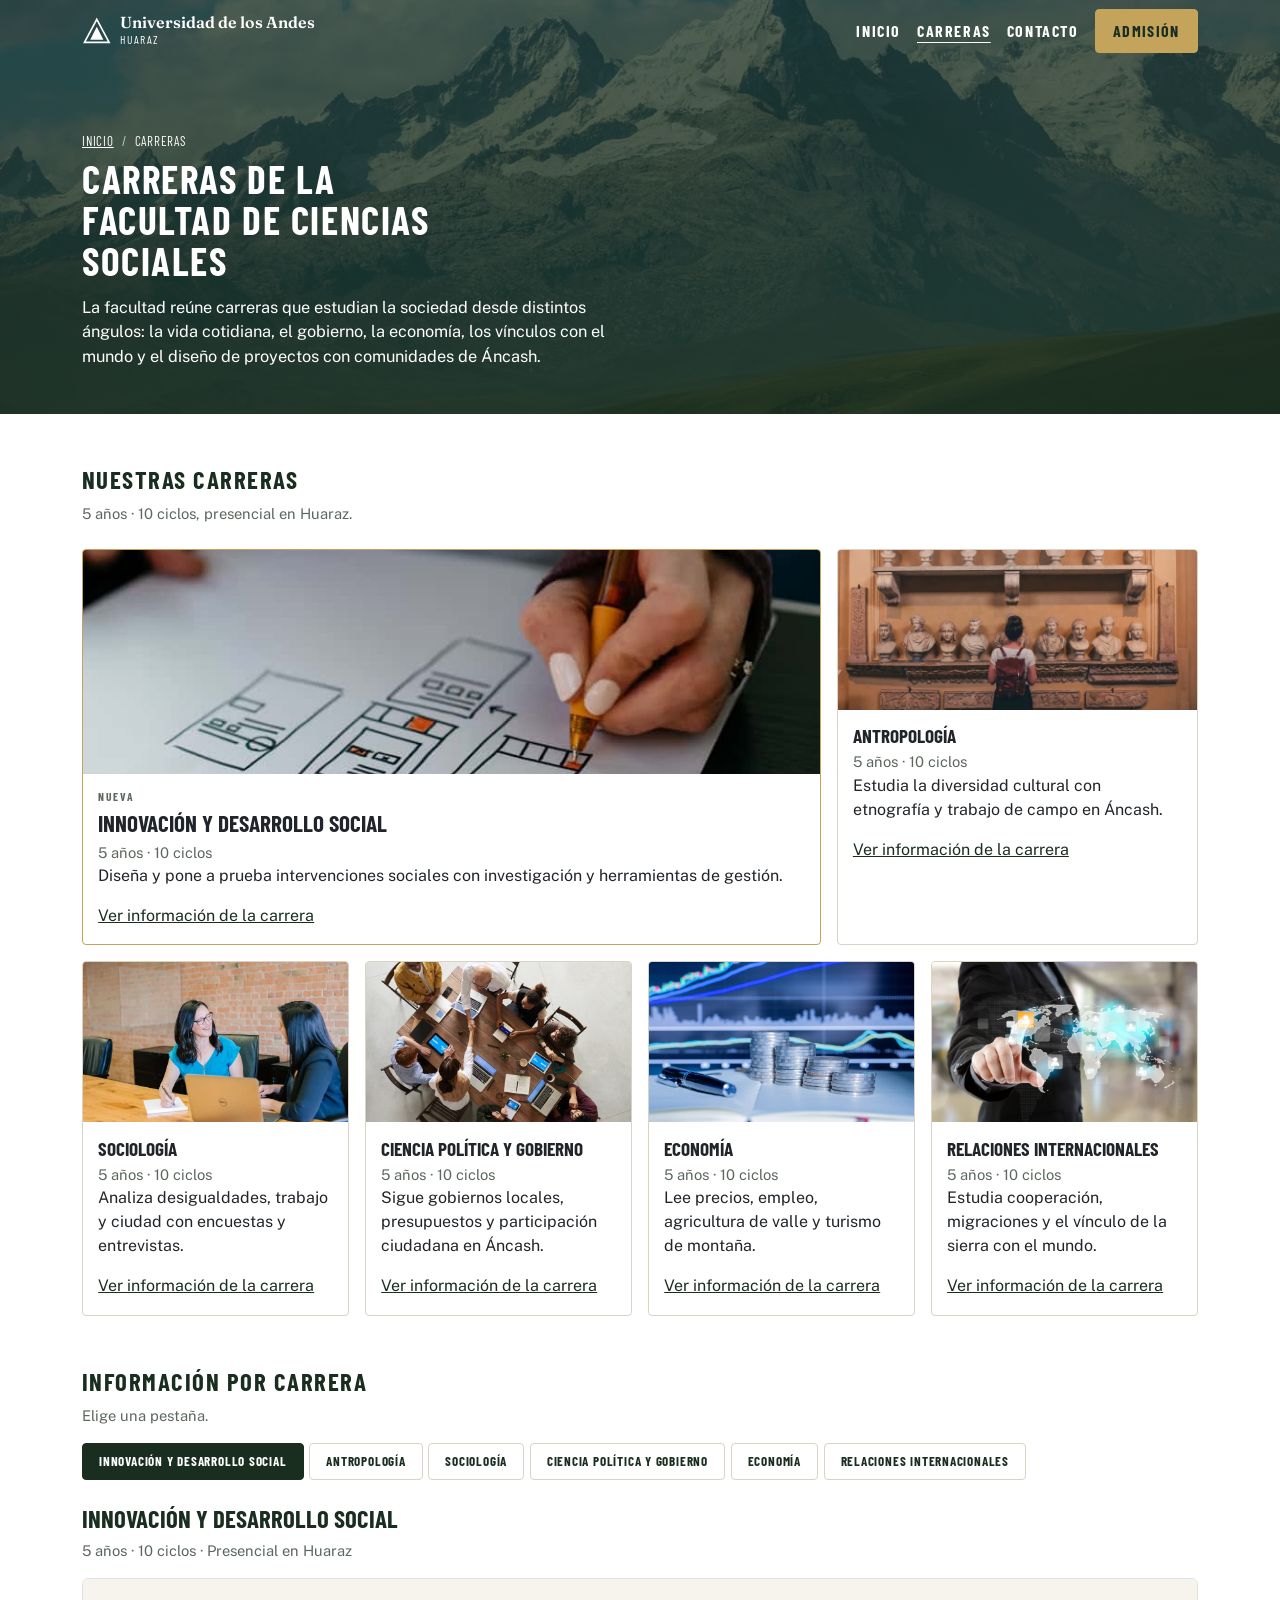
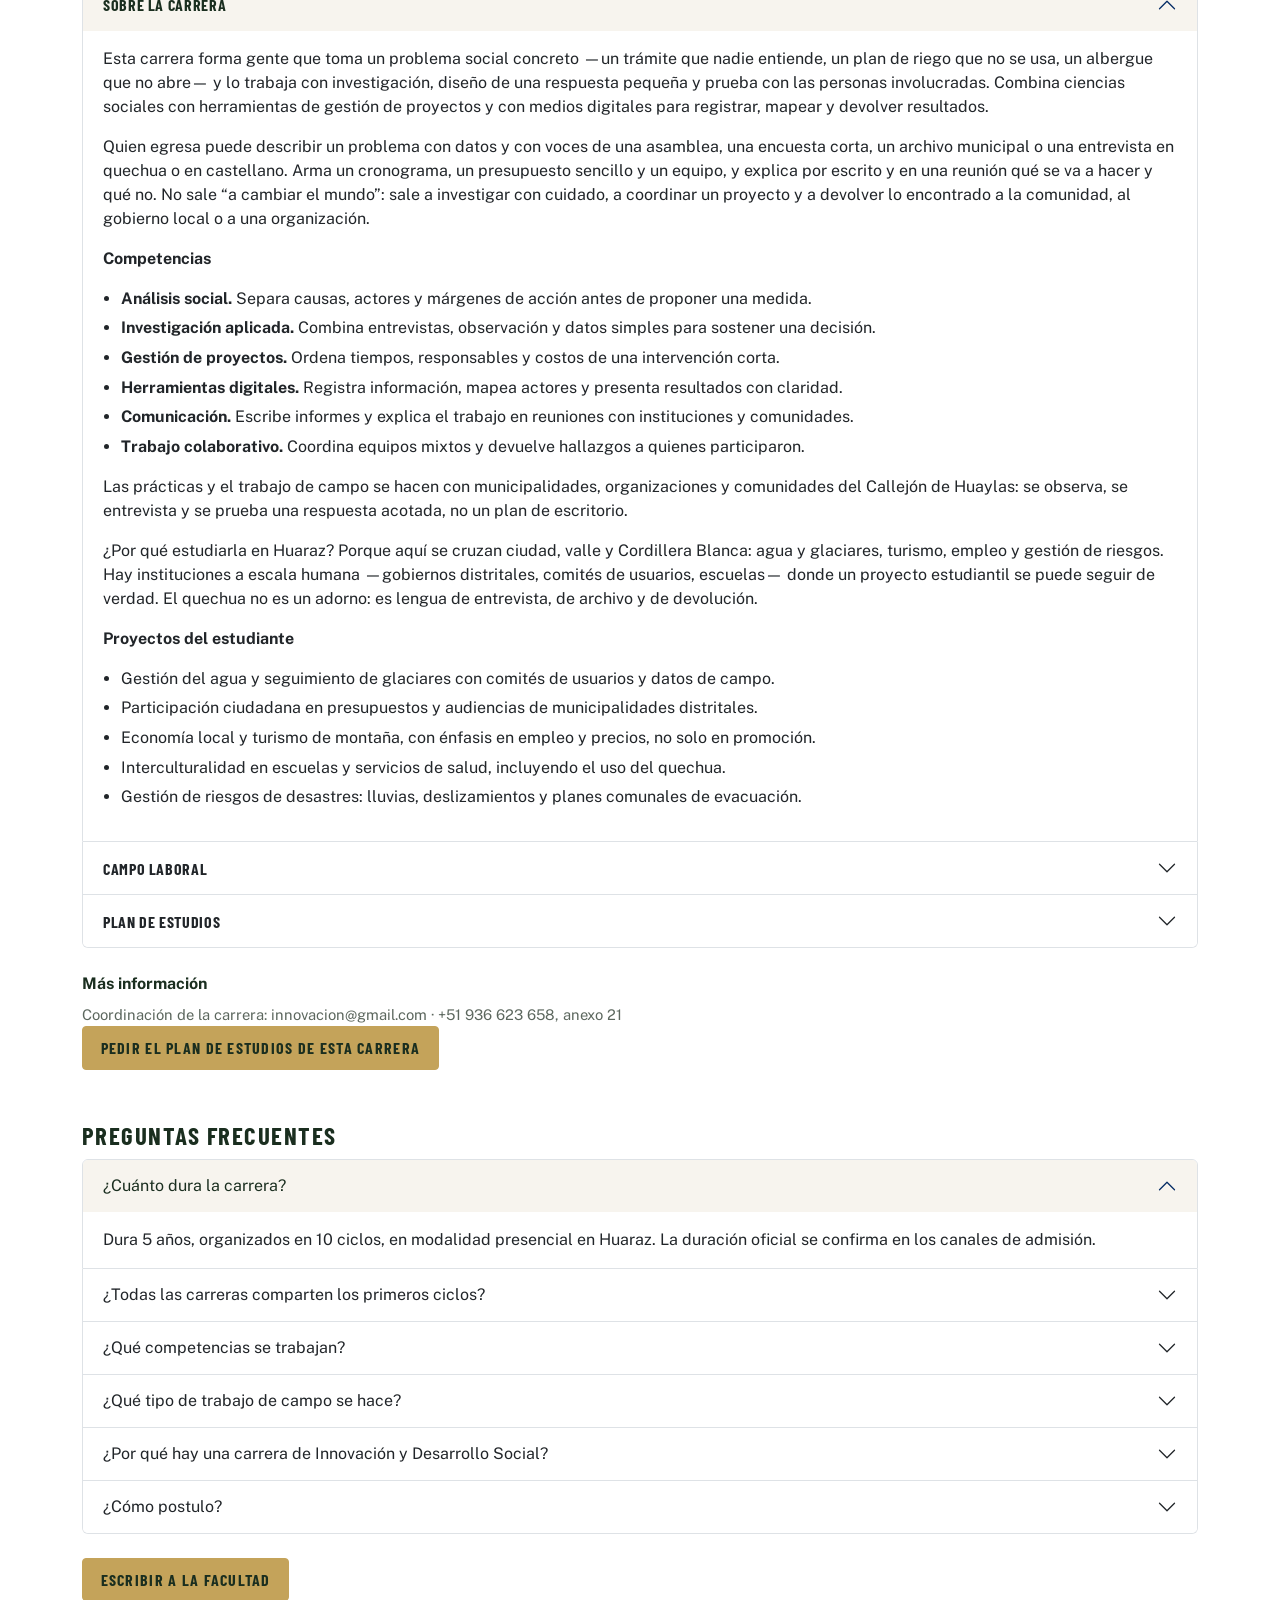
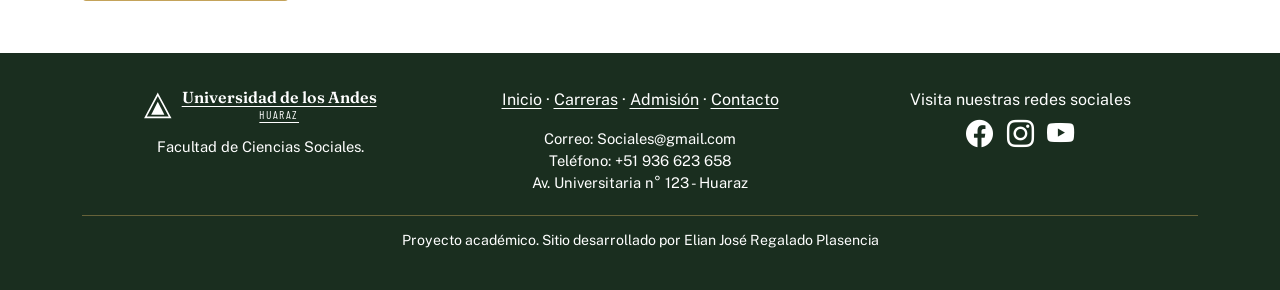
==== commit 423a4353: "Actualización de mi página web" ====
--- a/programa.html
+++ b/programa.html
@@ -478,7 +478,7 @@
             </div>
             <div class="mt-4">
               <p class="mb-2"><strong>Más información</strong></p>
-              <p class="aviso-dato">Coordinación de la carrera: antropologia@example.com · +51 936 623 658, anexo 31</p>
+              <p class="aviso-dato">Coordinación de la carrera: antropologia@gmail.com · +51 936 623 658, anexo 31</p>
               <a class="btn btn-acento" href="contacto.html?carrera=antropologia">Pedir el plan de estudios de esta
                 carrera</a>
             </div>
@@ -621,7 +621,7 @@
             </div>
             <div class="mt-4">
               <p class="mb-2"><strong>Más información</strong></p>
-              <p class="aviso-dato">Coordinación de la carrera: sociologia@example.com · +51 936 623 658, anexo 32</p>
+              <p class="aviso-dato">Coordinación de la carrera: sociologia@gmail.com · +51 936 623 658, anexo 32</p>
               <a class="btn btn-acento" href="contacto.html?carrera=sociologia">Pedir el plan de estudios de esta
                 carrera</a>
             </div>
@@ -768,7 +768,7 @@
             </div>
             <div class="mt-4">
               <p class="mb-2"><strong>Más información</strong></p>
-              <p class="aviso-dato">Coordinación de la carrera: cienciapolitica@example.com ·
+              <p class="aviso-dato">Coordinación de la carrera: cienciapolitica@gmail.com ·
                 +51 936 623 658, anexo 33</p>
               <a class="btn btn-acento" href="contacto.html?carrera=ciencia-politica">Pedir el plan de estudios de esta
                 carrera</a>
@@ -911,7 +911,7 @@
             </div>
             <div class="mt-4">
               <p class="mb-2"><strong>Más información</strong></p>
-              <p class="aviso-dato">Coordinación de la carrera: economia@example.com · +51 936 623 658, anexo 34</p>
+              <p class="aviso-dato">Coordinación de la carrera: economia@gmail.com · +51 936 623 658, anexo 34</p>
               <a class="btn btn-acento" href="contacto.html?carrera=economia">Pedir el plan de estudios de esta
                 carrera</a>
             </div>
@@ -1054,7 +1054,7 @@
             </div>
             <div class="mt-4">
               <p class="mb-2"><strong>Más información</strong></p>
-              <p class="aviso-dato">Coordinación de la carrera: internacionales@example.com ·
+              <p class="aviso-dato">Coordinación de la carrera: internacionales@gmail.com ·
                 +51 936 623 658, anexo 35</p>
               <a class="btn btn-acento" href="contacto.html?carrera=relaciones-internacionales">Pedir el plan de
                 estudios de esta carrera</a>
